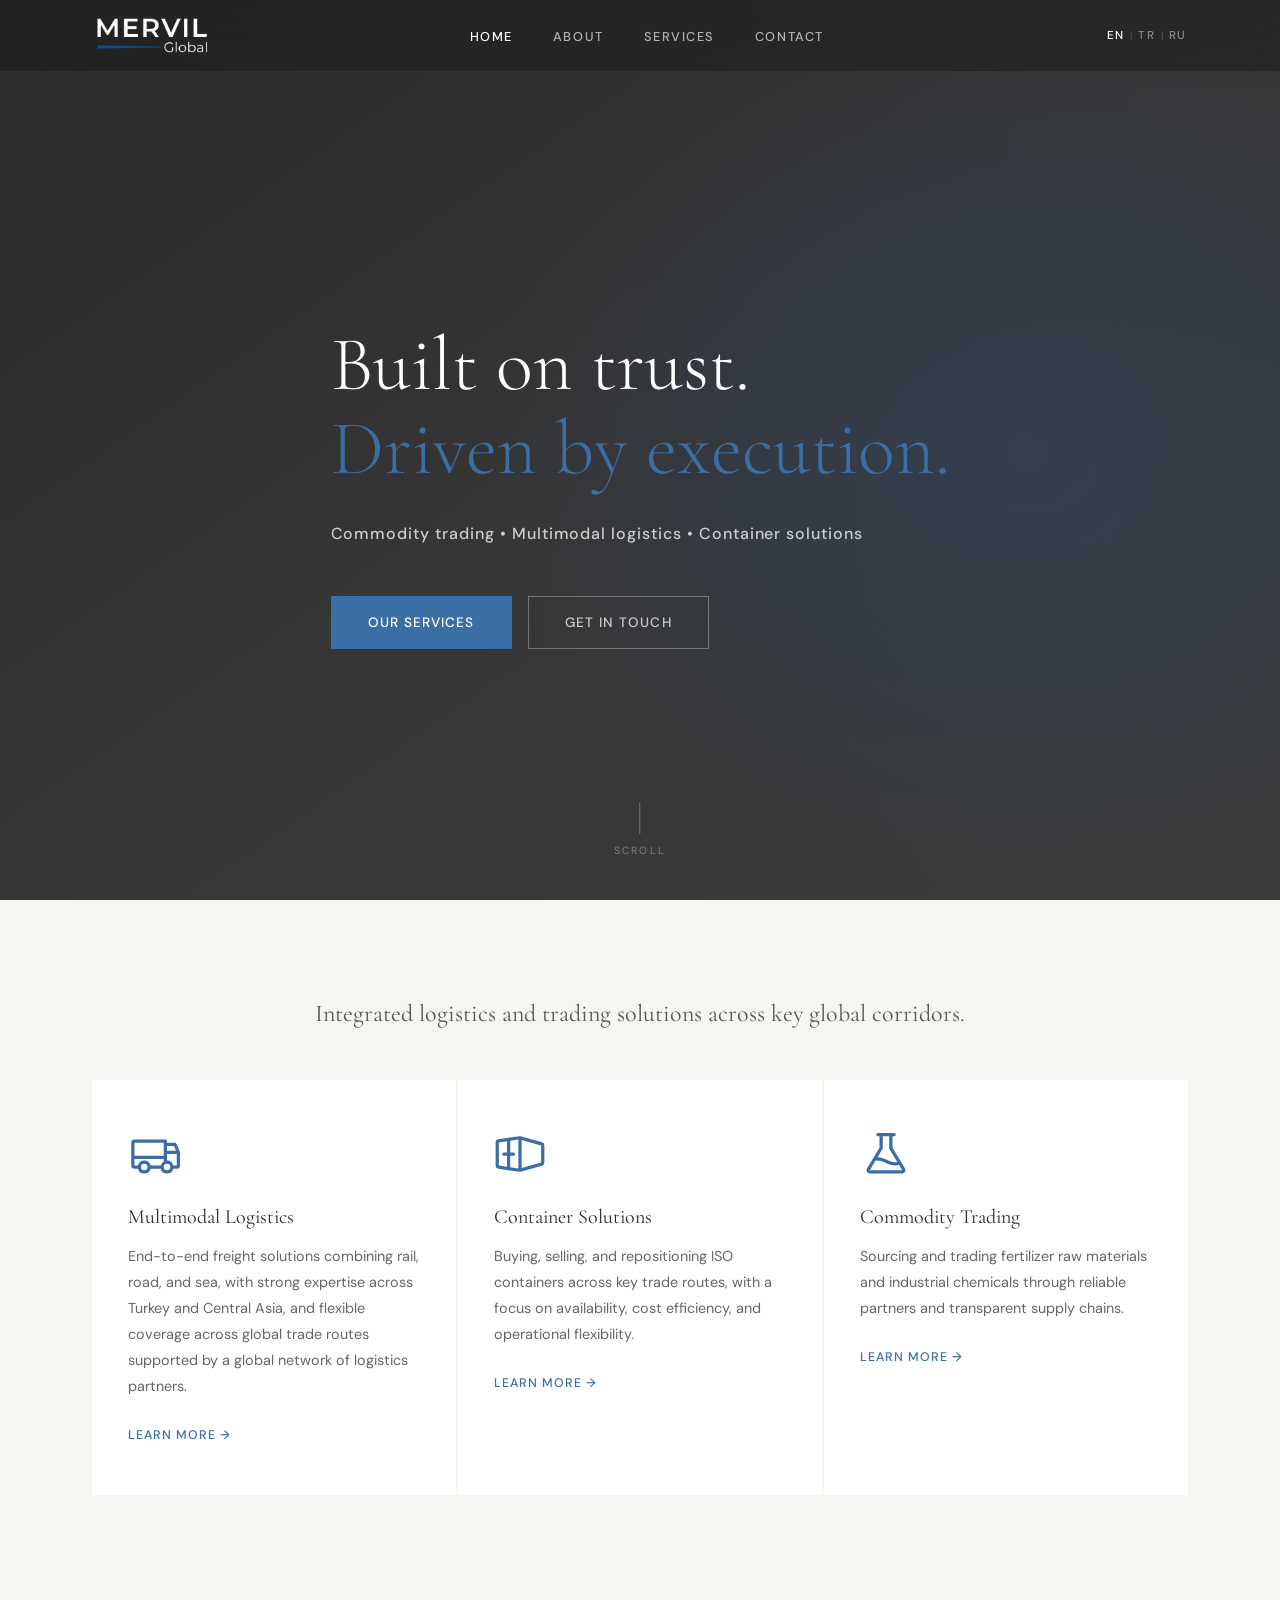
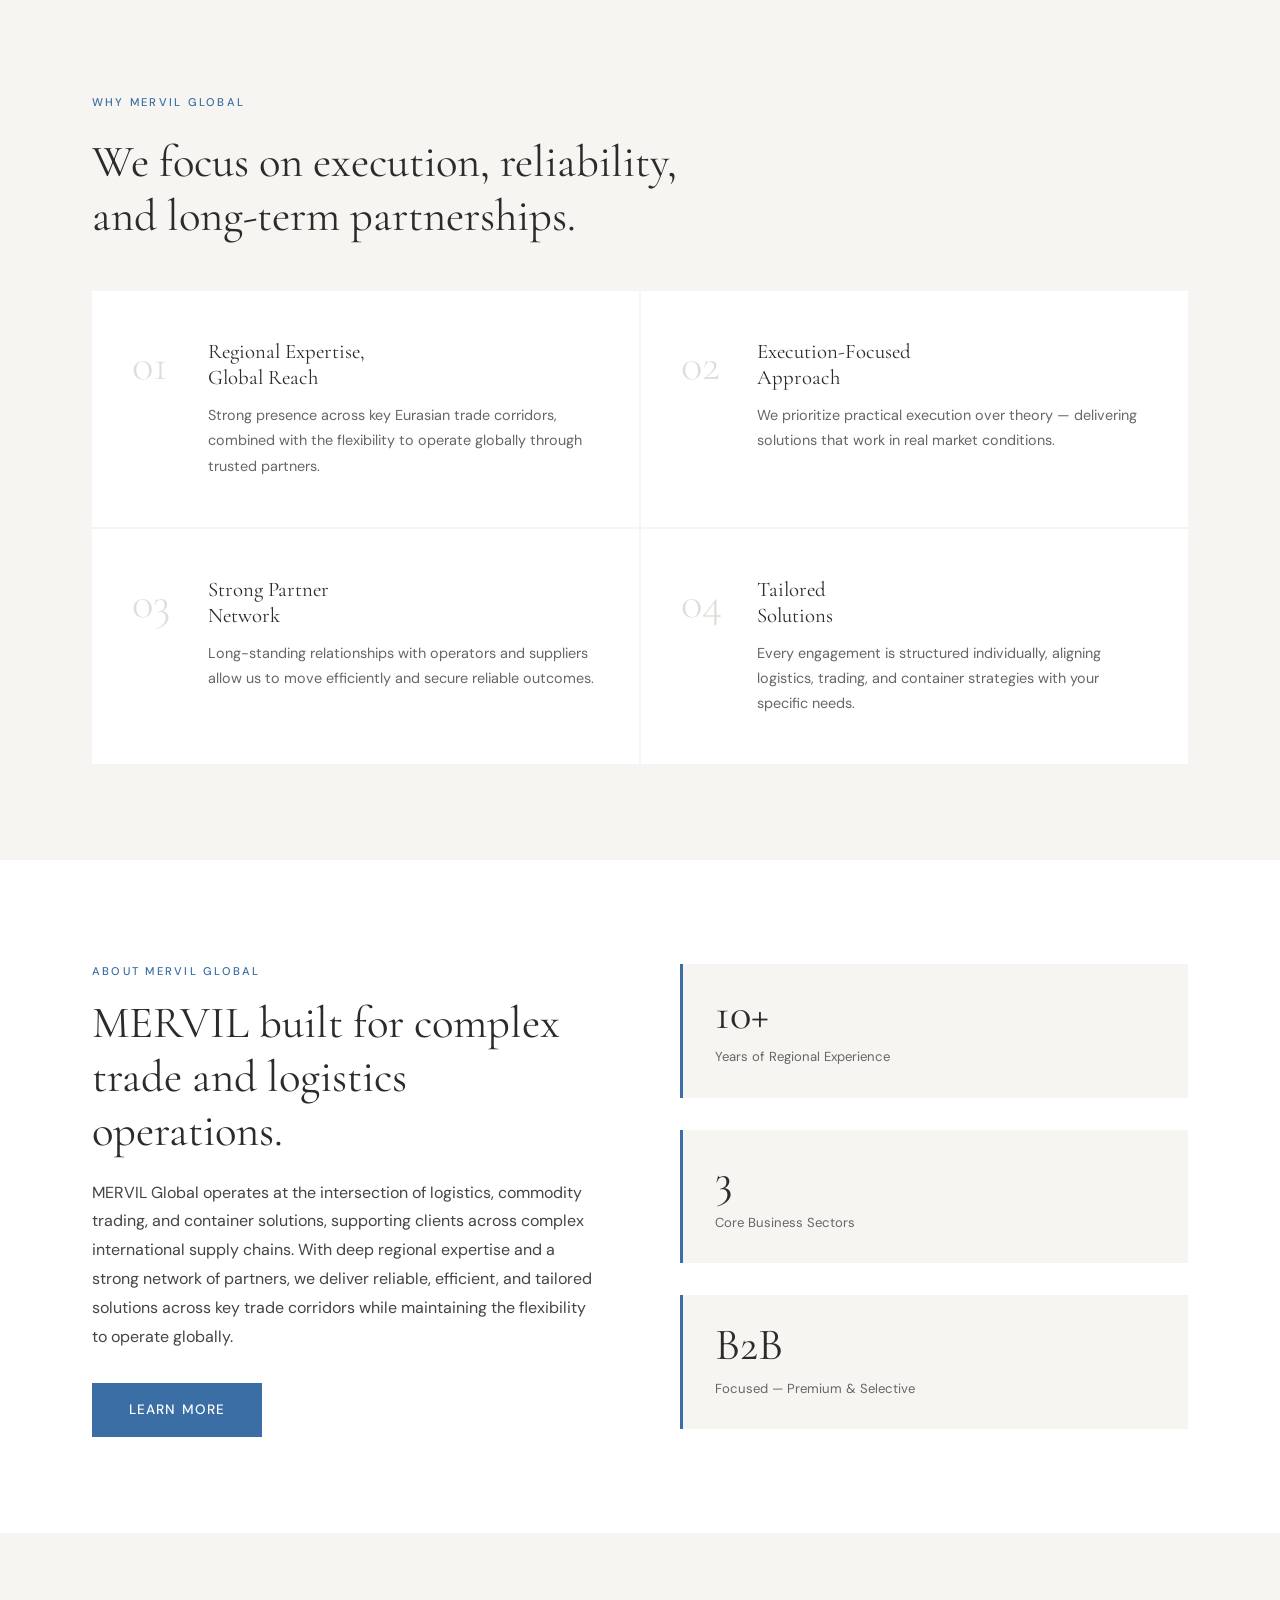
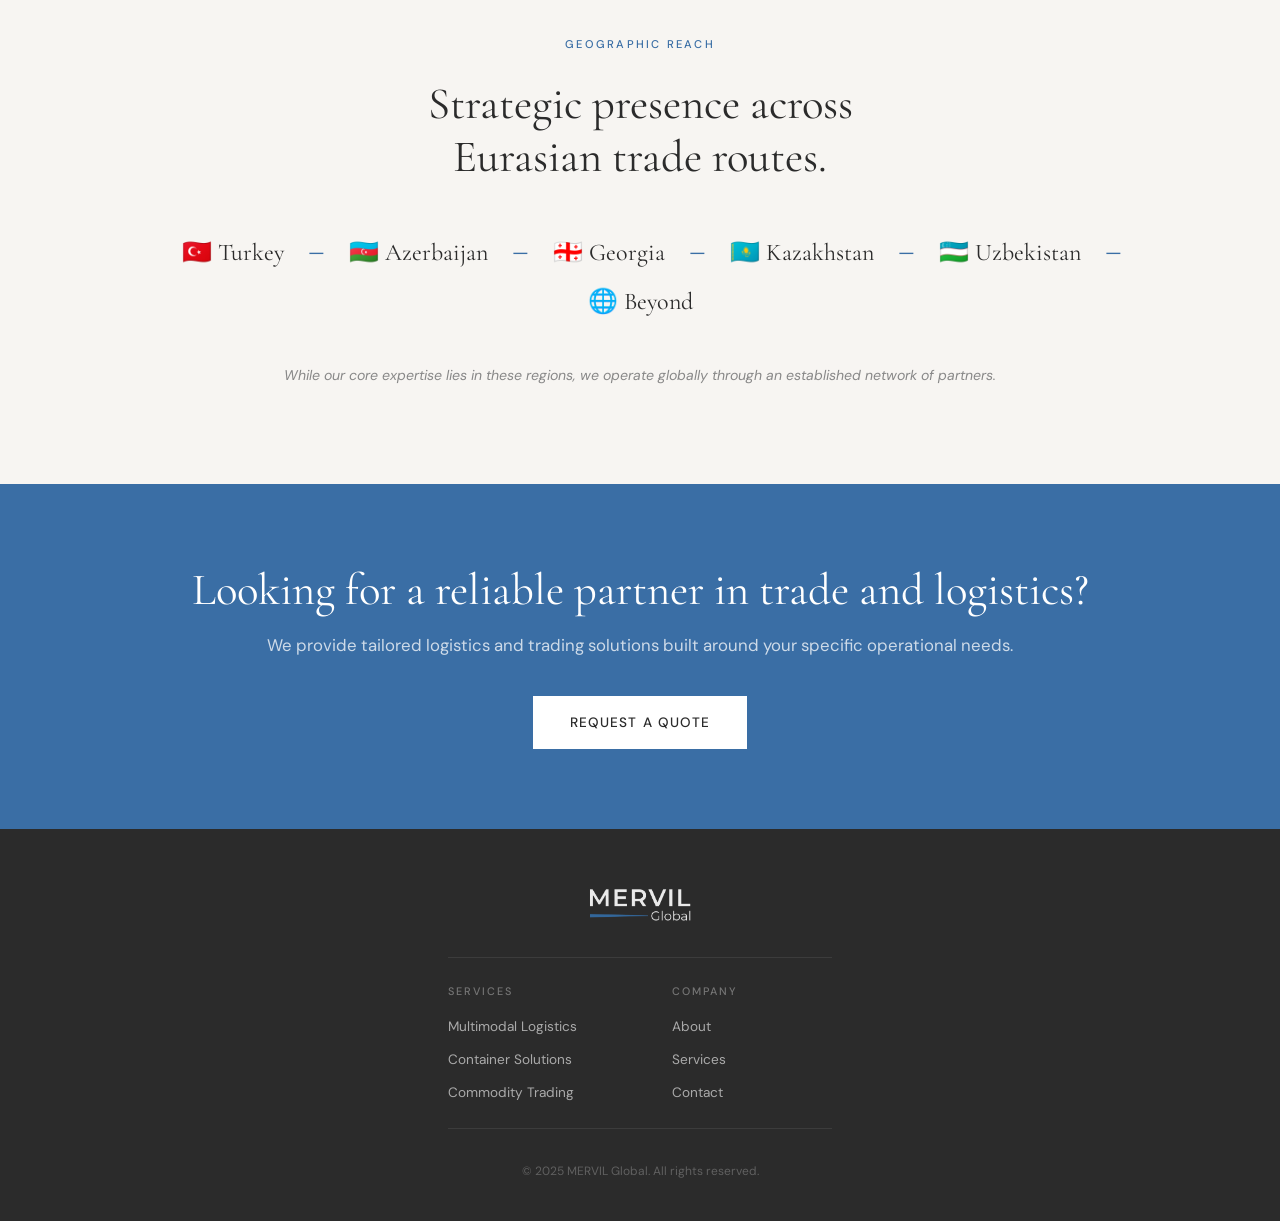
==== index.html @ b4ce5765 "Add files via upload" ====
<!DOCTYPE html>
<html lang="en">
<head>
  <meta charset="UTF-8" />
  <meta name="viewport" content="width=device-width, initial-scale=1.0" />
  <title>MERVIL Global</title>
  <link rel="stylesheet" href="style.css" />
  <link rel="icon" type="image/x-icon" href="favicon.ico" />
  <link rel="icon" type="image/png" sizes="32x32" href="favicon-32.png" />
  <link rel="icon" type="image/png" sizes="16x16" href="favicon-16.png" />
  <link rel="apple-touch-icon" sizes="512x512" href="favicon.png" />
  <link href="https://fonts.googleapis.com/css2?family=Cormorant+Garamond:wght@300;400;600&family=DM+Sans:wght@300;400;500&display=swap" rel="stylesheet" />
</head>
<body>

  <nav class="nav" id="nav">
    <div class="nav__inner">
      <a href="index.html" class="nav__logo"><img src="logo.png" alt="MERVIL Global" /></a>
      <button class="nav__burger" id="burger" aria-label="Menu">
        <span></span><span></span><span></span>
      </button>
      <ul class="nav__links" id="navLinks">
        <li><a href="index.html" class="active" data-i18n="nav_home">Home</a></li>
        <li><a href="about.html" data-i18n="nav_about">About</a></li>
        <li><a href="services.html" data-i18n="nav_services">Services</a></li>
        <li><a href="contact.html" data-i18n="nav_contact">Contact</a></li>
      </ul>
      <div class="lang-switcher">
        <button class="lang-btn active" data-lang="en">EN</button>
        <span class="lang-sep">|</span>
        <button class="lang-btn" data-lang="tr">TR</button>
        <span class="lang-sep">|</span>
        <button class="lang-btn" data-lang="ru">RU</button>
      </div>
    </div>
  </nav>

  <!-- 1. HERO -->
  <section class="hero">
    <div class="hero__bg"></div>
    <div class="hero__content">
      <h1 class="hero__title">
        <span data-i18n="hero_line1">Built on trust.</span><br>
        <em data-i18n="hero_line2">Driven by execution.</em>
      </h1>
      <p class="hero__sub" data-i18n="hero_sub">Commodity trading&nbsp;•&nbsp;Multimodal logistics&nbsp;•&nbsp;Container solutions</p>
      <div class="hero__cta">
        <a href="services.html" class="btn btn--primary" data-i18n="hero_btn1">Our Services</a>
        <a href="contact.html" class="btn btn--ghost" data-i18n="hero_btn2">Get in Touch</a>
      </div>
    </div>
    <div class="hero__scroll">Scroll</div>
  </section>

  <!-- 2. SERVICES -->
  <section class="pillars section">
    <div class="container">
      <div class="pillars__header">
        <p class="pillars__headline" data-i18n="svc_headline">Integrated logistics and trading solutions across key global corridors.</p>
      </div>
      <div class="pillars__grid">
        <a href="services.html#logistics" class="pillar">
          <div class="pillar__icon">
            <svg xmlns="http://www.w3.org/2000/svg" viewBox="0 0 256 256" fill="currentColor"><path d="M255.42,117l-14-35A15.93,15.93,0,0,0,226.58,72H192V64a8,8,0,0,0-8-8H32A16,16,0,0,0,16,72V184a16,16,0,0,0,16,16H49a32,32,0,0,0,62,0h50a32,32,0,0,0,62,0h17a16,16,0,0,0,16-16V120A7.94,7.94,0,0,0,255.42,117ZM192,88h34.58l9.6,24H192ZM32,72H176v64H32ZM80,208a16,16,0,1,1,16-16A16,16,0,0,1,80,208Zm81-24H111a32,32,0,0,0-62,0H32V152H176v12.31A32.11,32.11,0,0,0,161,184Zm31,24a16,16,0,1,1,16-16A16,16,0,0,1,192,208Zm48-24H223a32.06,32.06,0,0,0-31-24V128h48Z"/></svg>
          </div>
          <h3 data-i18n="s1_title">Multimodal Logistics</h3>
          <p data-i18n="s1_desc">End-to-end freight solutions combining rail, road, and sea, with strong expertise across Turkey and Central Asia, and flexible coverage across global trade routes supported by a global network of logistics partners.</p>
          <span class="pillar__link" data-i18n="learn_more">Learn more →</span>
        </a>
        <a href="services.html#containers" class="pillar">
          <div class="pillar__icon">
            <svg xmlns="http://www.w3.org/2000/svg" viewBox="0 0 256 256" fill="currentColor"><path d="M236.4,70.65,130.2,40.31a8,8,0,0,0-3.33-.23L21.74,55.1A16.08,16.08,0,0,0,8,70.94V185.06A16.08,16.08,0,0,0,21.74,200.9l105.13,15A8.47,8.47,0,0,0,128,216a7.85,7.85,0,0,0,2.2-.31l106.2-30.34A16.07,16.07,0,0,0,248,170V86A16.07,16.07,0,0,0,236.4,70.65ZM96,120H80V62.94l40-5.72V198.78l-40-5.72V136H96a8,8,0,0,0,0-16ZM24,70.94l40-5.72V120H48a8,8,0,0,0,0,16H64v54.78l-40-5.72ZM136,197.39V58.61L232,86V170Z"/></svg>
          </div>
          <h3 data-i18n="s2_title">Container Solutions</h3>
          <p data-i18n="s2_desc">Buying, selling, and repositioning ISO containers across key trade routes, with a focus on availability, cost efficiency, and operational flexibility.</p>
          <span class="pillar__link" data-i18n="learn_more">Learn more →</span>
        </a>
        <a href="services.html#commodities" class="pillar">
          <div class="pillar__icon">
            <svg xmlns="http://www.w3.org/2000/svg" viewBox="0 0 256 256" fill="currentColor"><path d="M221.69,199.77,160,96.92V40h8a8,8,0,0,0,0-16H88a8,8,0,0,0,0,16h8V96.92L34.31,199.77A16,16,0,0,0,48,224H208a16,16,0,0,0,13.72-24.23ZM110.86,103.25A7.93,7.93,0,0,0,112,99.14V40h32V99.14a7.93,7.93,0,0,0,1.14,4.11L183.36,167c-12,2.37-29.07,1.37-51.75-10.11-15.91-8.05-31.05-12.32-45.22-12.81ZM48,208l28.54-47.58c14.25-1.74,30.31,1.85,47.82,10.72,19,9.61,35,12.88,48,12.88a69.89,69.89,0,0,0,19.55-2.7L208,208Z"/></svg>
          </div>
          <h3 data-i18n="s3_title">Commodity Trading</h3>
          <p data-i18n="s3_desc">Sourcing and trading fertilizer raw materials and industrial chemicals through reliable partners and transparent supply chains.</p>
          <span class="pillar__link" data-i18n="learn_more">Learn more →</span>
        </a>
      </div>
    </div>
  </section>

  <!-- 3. WHY MERVIL -->
  <section class="why-home section">
    <div class="container">
      <div class="section-header">
        <span class="label" data-i18n="why_label">Why MERVIL Global</span>
        <h2 data-i18n="why_title">We focus on execution, reliability,<br>and long-term partnerships.</h2>
      </div>
      <div class="why-grid">
        <div class="why-card">
          <div class="why-card__num">01</div>
          <div class="why-card__body">
            <h3 data-i18n="w1_title">Regional Expertise,<br>Global Reach</h3>
            <p data-i18n="w1_desc">Strong presence across key Eurasian trade corridors, combined with the flexibility to operate globally through trusted partners.</p>
          </div>
        </div>
        <div class="why-card">
          <div class="why-card__num">02</div>
          <div class="why-card__body">
            <h3 data-i18n="w2_title">Execution-Focused<br>Approach</h3>
            <p data-i18n="w2_desc">We prioritize practical execution over theory — delivering solutions that work in real market conditions.</p>
          </div>
        </div>
        <div class="why-card">
          <div class="why-card__num">03</div>
          <div class="why-card__body">
            <h3 data-i18n="w3_title">Strong Partner<br>Network</h3>
            <p data-i18n="w3_desc">Long-standing relationships with operators and suppliers allow us to move efficiently and secure reliable outcomes.</p>
          </div>
        </div>
        <div class="why-card">
          <div class="why-card__num">04</div>
          <div class="why-card__body">
            <h3 data-i18n="w4_title">Tailored<br>Solutions</h3>
            <p data-i18n="w4_desc">Every engagement is structured individually, aligning logistics, trading, and container strategies with your specific needs.</p>
          </div>
        </div>
      </div>
    </div>
  </section>

  <!-- 4. ABOUT -->
  <section class="about-strip section">
    <div class="container about-strip__inner">
      <div class="about-strip__text">
        <span class="label" data-i18n="about_label">About MERVIL Global</span>
        <h2 data-i18n="about_title">MERVIL built for complex trade and logistics operations.</h2>
        <p data-i18n="about_desc">MERVIL Global operates at the intersection of logistics, commodity trading, and container solutions, supporting clients across complex international supply chains. With deep regional expertise and a strong network of partners, we deliver reliable, efficient, and tailored solutions across key trade corridors while maintaining the flexibility to operate globally.</p>
        <a href="about.html" class="btn btn--primary" data-i18n="about_btn">Learn More</a>
      </div>
      <div class="about-strip__stat-col">
        <div class="stat">
          <span class="stat__num">10+</span>
          <span class="stat__label" data-i18n="stat1_label">Years of Regional Experience</span>
        </div>
        <div class="stat">
          <span class="stat__num">3</span>
          <span class="stat__label" data-i18n="stat2_label">Core Business Sectors</span>
        </div>
        <div class="stat">
          <span class="stat__num">B2B</span>
          <span class="stat__label" data-i18n="stat3_label">Focused — Premium &amp; Selective</span>
        </div>
      </div>
    </div>
  </section>

  <!-- 5. GEOGRAPHIC -->
  <section class="regions section">
    <div class="container">
      <div class="section-header">
        <span class="label" data-i18n="geo_label">Geographic Reach</span>
        <h2 data-i18n="geo_title">Strategic presence across<br>Eurasian trade routes.</h2>
      </div>
      <div class="regions__list">
        <div class="region">🇹🇷 Turkey</div>
        <div class="region__sep">—</div>
        <div class="region">🇦🇿 Azerbaijan</div>
        <div class="region__sep">—</div>
        <div class="region">🇬🇪 Georgia</div>
        <div class="region__sep">—</div>
        <div class="region">🇰🇿 Kazakhstan</div>
        <div class="region__sep">—</div>
        <div class="region">🇺🇿 Uzbekistan</div>
        <div class="region__sep">—</div>
        <div class="region">🌐 Beyond</div>
      </div>
      <p class="regions__note" data-i18n="geo_note">While our core expertise lies in these regions, we operate globally through an established network of partners.</p>
    </div>
  </section>

  <!-- 6. CTA -->
  <section class="cta-banner">
    <div class="container">
      <h2 data-i18n="cta_title">Looking for a reliable partner in trade and logistics?</h2>
      <p data-i18n="cta_desc">We provide tailored logistics and trading solutions built around your specific operational needs.</p>
      <a href="contact.html" class="btn btn--white" data-i18n="cta_btn">Request a Quote</a>
    </div>
  </section>

  <footer class="footer">
    <div class="container footer__inner">
      <a href="index.html" class="footer__logo"><img src="logo.png" alt="MERVIL Global" /></a>
      <div class="footer__cols">
        <div class="footer__col">
          <span class="footer__col-title" data-i18n="footer_svc_title">Services</span>
          <a href="services.html#logistics" data-i18n="footer_s1">Multimodal Logistics</a>
          <a href="services.html#containers" data-i18n="footer_s2">Container Solutions</a>
          <a href="services.html#commodities" data-i18n="footer_s3">Commodity Trading</a>
        </div>
        <div class="footer__col">
          <span class="footer__col-title" data-i18n="footer_co_title">Company</span>
          <a href="about.html" data-i18n="footer_about">About</a>
          <a href="services.html" data-i18n="footer_services">Services</a>
          <a href="contact.html" data-i18n="footer_contact">Contact</a>
        </div>
      </div>
      <div class="footer__copy" data-i18n="footer_copy">© 2025 MERVIL Global. All rights reserved.</div>
    </div>
  </footer>

  <script src="i18n.js"></script>
  <script src="main.js"></script>
</body>
</html>
---- style.css ----
/* ================================================
   MERVIL GLOBAL — STYLESHEET
   Palette: Charcoal #2B2B2B · Blue #2156A0 · Off-white #F7F5F2
   Fonts: Cormorant Garamond (display) · DM Sans (body)
================================================ */

:root {
  --charcoal: #2B2B2B;
  --blue: #3A6EA5;
  --blue-light: #5a90c8;
  --off-white: #F7F5F2;
  --mid-grey: #888;
  --border: #e0ddd9;
  --font-display: 'Cormorant Garamond', serif;
  --font-body: 'DM Sans', sans-serif;
  --max-w: 1160px;
  --nav-h: 72px;
  --transition: 0.25s ease;
}

*, *::before, *::after { box-sizing: border-box; margin: 0; padding: 0; }

html { scroll-behavior: smooth; font-size: 16px; }

body {
  font-family: var(--font-body);
  color: var(--charcoal);
  background: #fff;
  line-height: 1.7;
  -webkit-font-smoothing: antialiased;
}

img { max-width: 100%; display: block; }
a { text-decoration: none; color: inherit; }

/* ── CONTAINER ── */
.container {
  max-width: var(--max-w);
  margin: 0 auto;
  padding: 0 32px;
}

/* ── TYPOGRAPHY ── */
h1, h2, h3, h4 {
  font-family: var(--font-display);
  font-weight: 400;
  line-height: 1.2;
  color: var(--charcoal);
}
h1 { font-size: clamp(2.6rem, 5vw, 4.2rem); }
h2 { font-size: clamp(2rem, 3.5vw, 3rem); }
h3 { font-size: 1.5rem; }
h4 { font-size: 1.2rem; }
em { font-style: normal; color: #3A6EA5; }

p { font-size: 1rem; color: #444; line-height: 1.8; }

.label {
  display: inline-block;
  font-family: var(--font-body);
  font-size: 0.7rem;
  font-weight: 500;
  letter-spacing: 0.2em;
  text-transform: uppercase;
  color: var(--blue);
  margin-bottom: 16px;
}

/* ── SECTIONS ── */
.section { padding: 96px 0; }
.section--dark {
  padding: 80px 0;
  background: var(--charcoal);
  color: #fff;
}

.section-header { margin-bottom: 48px; }
.section-header h2 { margin-top: 8px; }

.section-sub {
  max-width: 680px;
  font-size: 1.05rem;
  color: #555;
  margin-top: 16px;
  margin-bottom: 48px;
}

.section-divider {
  height: 1px;
  background: var(--border);
  max-width: var(--max-w);
  margin: 0 auto;
}

/* ── BUTTONS ── */
.btn {
  display: inline-block;
  padding: 14px 36px;
  font-family: var(--font-body);
  font-size: 0.85rem;
  font-weight: 500;
  letter-spacing: 0.08em;
  text-transform: uppercase;
  border: 1.5px solid transparent;
  transition: all var(--transition);
  cursor: pointer;
}
.btn--primary {
  background: #3A6EA5;
  color: #fff;
  border-color: #3A6EA5;
}
.btn--primary:hover {
  background: #2F5E9E;
  border-color: #2F5E9E;
}
.btn--ghost {
  background: transparent;
  color: rgba(255,255,255,0.75);
  border-color: rgba(255,255,255,0.3);
}
.btn--ghost:hover {
  border-color: rgba(255,255,255,0.7);
  color: #fff;
  background: rgba(255,255,255,0.06);
}
.btn--white {
  background: #fff;
  color: var(--charcoal);
  border-color: #fff;
}
.btn--white:hover {
  background: transparent;
  color: #fff;
  border-color: #fff;
}
.btn--full { width: 100%; text-align: center; }

/* ── NAVIGATION ── */
.nav {
  position: fixed;
  top: 0; left: 0; right: 0;
  z-index: 100;
  height: var(--nav-h);
  background: rgba(30, 30, 30, 0.6);
  border-bottom: 1px solid rgba(255,255,255,0.06);
  transition: background var(--transition), border-color var(--transition), box-shadow var(--transition);
  backdrop-filter: blur(16px);
  -webkit-backdrop-filter: blur(16px);
}
.nav.scrolled {
  background: rgba(27, 27, 27, 0.97);
  border-color: rgba(255,255,255,0.08);
  box-shadow: 0 4px 32px rgba(0,0,0,0.3);
}
.nav__inner {
  max-width: var(--max-w);
  margin: 0 auto;
  padding: 0 32px;
  height: 100%;
  display: flex;
  align-items: center;
  justify-content: space-between;
}
.nav__logo img {
  height: 44px;
  width: auto;
  object-fit: contain;
}
.nav__links {
  list-style: none;
  display: flex;
  gap: 40px;
}
.nav__links a {
  font-size: 0.8rem;
  font-weight: 500;
  letter-spacing: 0.12em;
  text-transform: uppercase;
  color: rgba(255,255,255,0.65);
  transition: color var(--transition);
}
.nav__links a:hover,
.nav__links a.active { color: #fff; }

.nav__burger {
  display: none;
  flex-direction: column;
  gap: 5px;
  background: none;
  border: none;
  cursor: pointer;
  padding: 4px;
}
.nav__burger span {
  display: block;
  width: 24px;
  height: 2px;
  background: rgba(255,255,255,0.8);
  transition: all var(--transition);
}

/* ── LANGUAGE SWITCHER ── */
.lang-switcher {
  display: flex;
  align-items: center;
  gap: 4px;
  margin-left: 24px;
}
.lang-btn {
  background: none;
  border: none;
  cursor: pointer;
  font-family: var(--font-body);
  font-size: 0.72rem;
  font-weight: 500;
  letter-spacing: 0.1em;
  color: rgba(255,255,255,0.45);
  padding: 4px 2px;
  transition: color var(--transition);
}
.lang-btn:hover { color: rgba(255,255,255,0.8); }
.lang-btn.active { color: #fff; }
.lang-sep {
  color: rgba(255,255,255,0.2);
  font-size: 0.65rem;
}

/* ── HERO ── */
.hero {
  min-height: 100vh;
  display: flex;
  align-items: center;
  position: relative;
  overflow: hidden;
  padding-top: var(--nav-h);
  background: #383838;
}
.hero__bg {
  position: absolute;
  inset: 0;
  background:
    radial-gradient(ellipse 60% 70% at 80% 50%, rgba(33,86,160,0.22) 0%, transparent 70%),
    linear-gradient(145deg, #2a2a2a 0%, #363636 50%, #3d3d3d 100%);
}
.hero__content {
  position: relative;
  z-index: 2;
  max-width: var(--max-w);
  margin: 0 auto;
  padding: 80px 32px;
  animation: fadeUp 0.9s ease both;
}
.hero__eyebrow {
  font-size: 0.72rem;
  font-weight: 500;
  letter-spacing: 0.25em;
  text-transform: uppercase;
  color: var(--blue-light);
  margin-bottom: 24px;
}
.hero__title {
  font-size: clamp(3rem, 6vw, 5.5rem);
  color: #fff;
  font-weight: 300;
  line-height: 1.1;
  margin-bottom: 28px;
}
.hero__sub {
  font-size: 1rem;
  color: rgba(255,255,255,0.75);
  font-weight: 500;
  max-width: 560px;
  line-height: 1.8;
  margin-bottom: 48px;
  letter-spacing: 0.06em;
}
.hero__cta { display: flex; gap: 16px; flex-wrap: wrap; }

.hero__scroll {
  position: absolute;
  bottom: 40px;
  left: 50%;
  transform: translateX(-50%);
  font-size: 0.65rem;
  letter-spacing: 0.2em;
  text-transform: uppercase;
  color: rgba(255,255,255,0.35);
  z-index: 2;
  animation: scrollBounce 2s ease-in-out infinite;
}
.hero__scroll::before {
  content: '';
  display: block;
  width: 1px;
  height: 32px;
  background: rgba(255,255,255,0.3);
  margin: 0 auto 8px;
}

.pillars__header {
  text-align: center;
  margin-bottom: 48px;
}
.pillars__headline {
  font-family: var(--font-display);
  font-size: clamp(1.15rem, 2vw, 1.5rem);
  color: #555;
  font-weight: 400;
  max-width: 680px;
  margin: 0 auto;
  line-height: 1.5;
}

/* ── MOTHER'S DAY ── */
.mothers-day {
  background: #fff;
  padding: 48px 0;
  text-align: center;
  border-bottom: 1px solid var(--border);
}
.mothers-day__msg {
  font-family: var(--font-display);
  font-size: clamp(1.3rem, 3vw, 2rem);
  color: var(--charcoal);
  font-weight: 400;
  font-style: italic;
  letter-spacing: 0.02em;
  line-height: 1.6;
}

/* ── PILLARS ── */
.pillars { background: var(--off-white); }
.pillars__grid {
  display: grid;
  grid-template-columns: repeat(3, 1fr);
  gap: 2px;
}
.pillar {
  background: #fff;
  padding: 48px 36px;
  display: block;
  transition: box-shadow var(--transition);
  position: relative;
}
.pillar::after {
  content: '';
  position: absolute;
  bottom: 0; left: 0;
  width: 0; height: 3px;
  background: var(--blue);
  transition: width 0.3s ease;
}
.pillar:hover::after { width: 100%; }
.pillar:hover { box-shadow: 0 8px 40px rgba(0,0,0,0.08); z-index: 1; }
.pillar__icon {
  width: 52px; height: 52px;
  color: var(--blue);
  margin-bottom: 24px;
}
.pillar__icon svg { width: 100%; height: 100%; }
.pillar h3 {
  font-size: 1.25rem;
  margin-bottom: 14px;
  line-height: 1.3;
}
.pillar p {
  font-size: 0.9rem;
  color: #666;
  margin-bottom: 20px;
}
.pillar__link {
  font-size: 0.78rem;
  font-weight: 500;
  letter-spacing: 0.08em;
  text-transform: uppercase;
  color: var(--blue);
}

/* ── ABOUT STRIP ── */
.about-strip { background: #fff; }
.about-strip__inner {
  display: grid;
  grid-template-columns: 1fr 1fr;
  gap: 80px;
  align-items: center;
}
.about-strip__text h2 { margin-bottom: 20px; }
.about-strip__text p { margin-bottom: 32px; }
.about-strip__stat-col { display: flex; flex-direction: column; gap: 32px; }
.stat {
  padding: 28px 32px;
  border-left: 3px solid var(--blue);
  background: var(--off-white);
}
.stat__num {
  display: block;
  font-family: var(--font-display);
  font-size: 2.8rem;
  font-weight: 400;
  color: var(--charcoal);
  line-height: 1;
  margin-bottom: 6px;
}
.stat__label {
  font-size: 0.82rem;
  color: #666;
  font-weight: 400;
}

/* ── REGIONS ── */
.regions { background: var(--off-white); text-align: center; }
.regions__list {
  display: flex;
  flex-wrap: wrap;
  align-items: center;
  justify-content: center;
  gap: 8px 0;
  margin-top: 40px;
}
.region {
  font-family: var(--font-display);
  font-size: 1.5rem;
  font-weight: 400;
  padding: 0 24px;
}
.region__sep { color: var(--blue); font-size: 1.2rem; }

.regions__note {
  margin-top: 40px;
  text-align: center;
  font-size: 0.88rem;
  color: #888;
  font-style: italic;
}

.why-home { background: var(--off-white); }
.why-home .why-grid { margin-top: 0; }

/* ── CTA BANNER ── */
.cta-banner {
  background: var(--blue);
  padding: 80px 0;
  text-align: center;
}
.cta-banner h2 {
  color: #fff;
  font-size: clamp(1.8rem, 3.5vw, 2.8rem);
  margin-bottom: 12px;
}
.cta-banner p {
  color: rgba(255,255,255,0.75);
  font-size: 1.05rem;
  margin-bottom: 36px;
}

/* ── FOOTER ── */
.footer {
  background: var(--charcoal);
  padding: 56px 0 40px;
}
.footer__inner {
  display: flex;
  flex-direction: column;
  align-items: center;
  gap: 24px;
  text-align: center;
}
.footer__logo img {
  height: 40px;
  width: auto;
  object-fit: contain;
  mix-blend-mode: screen;
  opacity: 0.9;
}
.footer__tagline {
  font-size: 0.72rem;
  letter-spacing: 0.2em;
  text-transform: uppercase;
  color: rgba(255,255,255,0.35);
}
.footer__cols {
  display: flex;
  gap: 64px;
  margin: 8px 0;
  border-top: 1px solid rgba(255,255,255,0.08);
  border-bottom: 1px solid rgba(255,255,255,0.08);
  padding: 24px 0;
}
.footer__col {
  display: flex;
  flex-direction: column;
  gap: 10px;
  text-align: left;
  min-width: 160px;
}
.footer__col-title {
  font-size: 0.68rem;
  font-weight: 500;
  letter-spacing: 0.18em;
  text-transform: uppercase;
  color: rgba(255,255,255,0.35);
  margin-bottom: 4px;
}
.footer__col a {
  font-size: 0.85rem;
  color: rgba(255,255,255,0.6);
  transition: color var(--transition);
}
.footer__col a:hover { color: #fff; }
.footer__copy {
  font-size: 0.75rem;
  color: rgba(255,255,255,0.25);
}

/* ── WHY US ── */
.why-intro { background: #fff; }
.why-intro__inner { max-width: 760px; }
.why-intro__text {
  font-family: var(--font-display);
  font-size: clamp(1.15rem, 2vw, 1.5rem);
  color: #444;
  font-weight: 400;
  line-height: 1.7;
}
.why-blocks { background: var(--off-white); padding: 0; }
.why-grid {
  display: grid;
  grid-template-columns: repeat(2, 1fr);
  gap: 2px;
}
.why-card {
  background: #fff;
  padding: 48px 40px;
  display: flex;
  gap: 28px;
  align-items: flex-start;
  transition: box-shadow var(--transition);
  position: relative;
}
.why-card::after {
  content: '';
  position: absolute;
  bottom: 0; left: 0;
  width: 0; height: 3px;
  background: var(--blue);
  transition: width 0.3s ease;
}
.why-card:hover::after { width: 100%; }
.why-card:hover { box-shadow: 0 8px 40px rgba(0,0,0,0.07); z-index: 1; }
.why-card__num {
  font-family: var(--font-display);
  font-size: 2.8rem;
  font-weight: 300;
  color: var(--border);
  line-height: 1;
  min-width: 48px;
  padding-top: 4px;
}
.why-card__body h3 {
  font-size: 1.3rem;
  margin-bottom: 12px;
  line-height: 1.25;
}
.why-card__body p {
  font-size: 0.9rem;
  color: #666;
  line-height: 1.75;
}

.geo-global {
  margin-top: 32px;
  padding: 20px 28px;
  background: var(--charcoal);
  color: rgba(255,255,255,0.75);
  font-size: 0.92rem;
  font-style: italic;
  border-left: 3px solid var(--blue);
  line-height: 1.7;
}

/* ── PAGE HERO (inner pages) ── */
.page-hero {
  padding: calc(var(--nav-h) + 80px) 0 80px;
  background: var(--charcoal);
}
.page-hero .label { color: var(--blue-light); }
.page-hero h1 { color: #fff; font-weight: 300; }

/* ── STORY ── */
.story__inner {
  display: grid;
  grid-template-columns: 1fr 1fr;
  gap: 72px;
  align-items: start;
}
.story__text h2 { margin-bottom: 24px; }
.story__text p { margin-bottom: 20px; }
.story__values {
  display: grid;
  grid-template-columns: 1fr 1fr;
  gap: 20px;
}
.value-card {
  padding: 28px 24px;
  background: var(--off-white);
  border-top: 3px solid var(--blue);
}
.value-card h4 {
  margin-bottom: 10px;
  font-family: var(--font-display);
  font-size: 1.25rem;
  font-weight: 600;
  color: var(--charcoal);
  letter-spacing: 0.01em;
}
.value-card p { font-size: 0.88rem; color: #666; }

/* ── PHILOSOPHY ── */
.philosophy__inner { max-width: 800px; margin: 0 auto; text-align: center; }
.philosophy__quote {
  font-family: var(--font-display);
  font-size: clamp(1.4rem, 2.5vw, 2rem);
  font-weight: 300;
  font-style: italic;
  color: #fff;
  line-height: 1.6;
  margin-bottom: 24px;
}
.philosophy__inner cite {
  font-size: 0.82rem;
  letter-spacing: 0.1em;
  color: rgba(255,255,255,0.5);
  text-transform: uppercase;
}

/* ── GEO GRID ── */
.geo-grid {
  display: grid;
  grid-template-columns: repeat(3, 1fr);
  gap: 24px;
  margin-top: 32px;
}
.geo-item {
  padding: 32px 28px;
  background: var(--off-white);
  border-left: 3px solid var(--blue);
  font-size: 0.9rem;
  color: #555;
  line-height: 1.7;
}
.geo-item strong { display: block; color: var(--charcoal); font-size: 1rem; margin-bottom: 8px; }

/* ── SERVICES ── */
.service-block__inner {
  display: grid;
  grid-template-columns: 120px 1fr;
  gap: 60px;
  align-items: start;
}
.service-block__inner--alt { /* same layout */ }
.service-block__label {
  display: flex;
  flex-direction: column;
  align-items: center;
  gap: 16px;
  padding-top: 8px;
}
.svc-num {
  font-family: var(--font-display);
  font-size: 3.5rem;
  font-weight: 300;
  color: var(--border);
  line-height: 1;
}
.svc-divider {
  width: 1px;
  height: 60px;
  background: var(--blue);
}
.service-block__content .label { margin-bottom: 12px; }
.service-block__content h2 { margin-bottom: 20px; }
.service-block__content p { margin-bottom: 16px; }
.svc-list {
  list-style: none;
  margin-top: 24px;
  display: flex;
  flex-direction: column;
  gap: 10px;
}
.svc-list li {
  font-size: 0.9rem;
  color: #555;
  padding-left: 20px;
  position: relative;
}
.svc-list li::before {
  content: '→';
  position: absolute;
  left: 0;
  color: var(--blue);
  font-size: 0.8rem;
}

/* ── CONTACT ── */
.contact-section__inner {
  display: grid;
  grid-template-columns: 1fr 1fr;
  gap: 80px;
  align-items: start;
}
.contact-info h2 { margin-bottom: 20px; }
.contact-info > p { margin-bottom: 40px; }
.contact-details { display: flex; flex-direction: column; gap: 24px; margin-bottom: 40px; }
.contact-item { border-bottom: 1px solid var(--border); padding-bottom: 20px; }
.contact-item__label {
  display: block;
  font-size: 0.68rem;
  font-weight: 500;
  letter-spacing: 0.18em;
  text-transform: uppercase;
  color: var(--mid-grey);
  margin-bottom: 4px;
}
.contact-item__val {
  font-size: 0.95rem;
  color: var(--charcoal);
  transition: color var(--transition);
}
a.contact-item__val:hover { color: var(--blue); }
.contact-note {
  padding: 20px 24px;
  background: var(--off-white);
  border-left: 3px solid var(--blue);
}
.contact-note p { font-size: 0.85rem; color: #666; }

/* FORM */
.contact-form { display: flex; flex-direction: column; gap: 20px; }
.form-group { display: flex; flex-direction: column; gap: 6px; }
.form-group label {
  font-size: 0.72rem;
  font-weight: 500;
  letter-spacing: 0.12em;
  text-transform: uppercase;
  color: #666;
}
.form-group input,
.form-group textarea,
.form-group select {
  width: 100%;
  padding: 14px 16px;
  border: 1.5px solid var(--border);
  background: var(--off-white);
  font-family: var(--font-body);
  font-size: 0.95rem;
  color: var(--charcoal);
  outline: none;
  transition: border-color var(--transition);
  appearance: none;
}
.form-group input:focus,
.form-group textarea:focus,
.form-group select:focus { border-color: var(--blue); background: #fff; }
.form-group textarea { resize: vertical; min-height: 120px; }
.form-success {
  display: none;
  padding: 16px;
  background: #e8f5e9;
  color: #2e7d32;
  font-size: 0.9rem;
  border-left: 3px solid #2e7d32;
}
.form-success.visible { display: block; }

/* ── ANIMATIONS ── */
@keyframes fadeUp {
  from { opacity: 0; transform: translateY(30px); }
  to   { opacity: 1; transform: translateY(0); }
}
@keyframes scrollBounce {
  0%, 100% { transform: translateX(-50%) translateY(0); }
  50%       { transform: translateX(-50%) translateY(8px); }
}

/* ── RESPONSIVE ── */
@media (max-width: 900px) {
  .pillars__grid { grid-template-columns: 1fr; gap: 1px; }
  .about-strip__inner { grid-template-columns: 1fr; gap: 48px; }
  .story__inner { grid-template-columns: 1fr; gap: 48px; }
  .story__values { grid-template-columns: 1fr; }
  .geo-grid { grid-template-columns: 1fr; }
  .why-grid { grid-template-columns: 1fr; }
  .why-card { padding: 36px 28px; }
  .contact-section__inner { grid-template-columns: 1fr; gap: 48px; }
  .service-block__inner { grid-template-columns: 1fr; gap: 24px; }
  .service-block__label { flex-direction: row; }
  .svc-divider { width: 40px; height: 1px; }
  .regions__list { flex-direction: column; }
  .region__sep { transform: rotate(90deg); }
}

@media (max-width: 640px) {
  .nav__links { display: none; flex-direction: column; position: fixed; top: var(--nav-h); left: 0; right: 0; background: rgba(27,27,27,0.98); padding: 24px 32px; gap: 20px; border-bottom: 1px solid rgba(255,255,255,0.08); box-shadow: 0 8px 32px rgba(0,0,0,0.3); }
  .nav__links.open { display: flex; }
  .nav__burger { display: flex; }
  .hero__cta { flex-direction: column; }
  .footer__cols { flex-direction: column; gap: 24px; align-items: center; }
  .footer__col { text-align: center; min-width: unset; }
  .section { padding: 64px 0; }
}
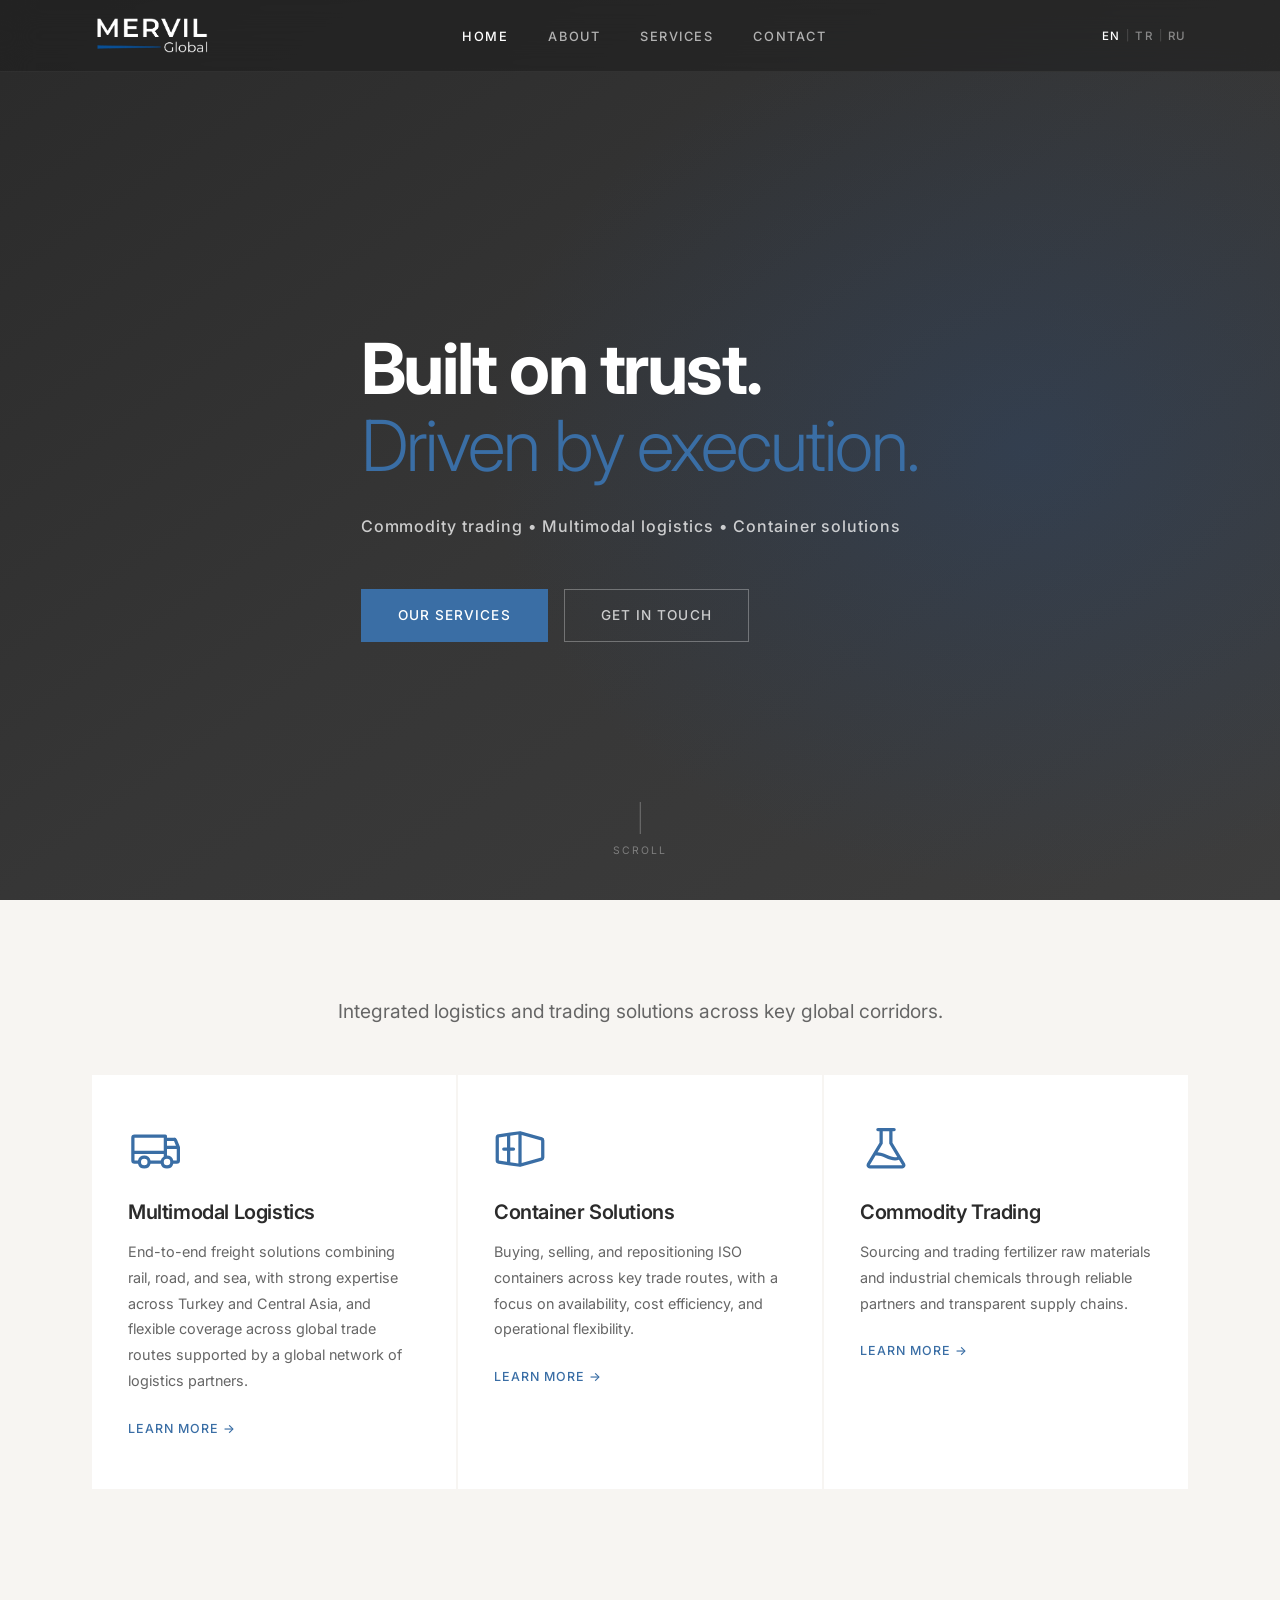
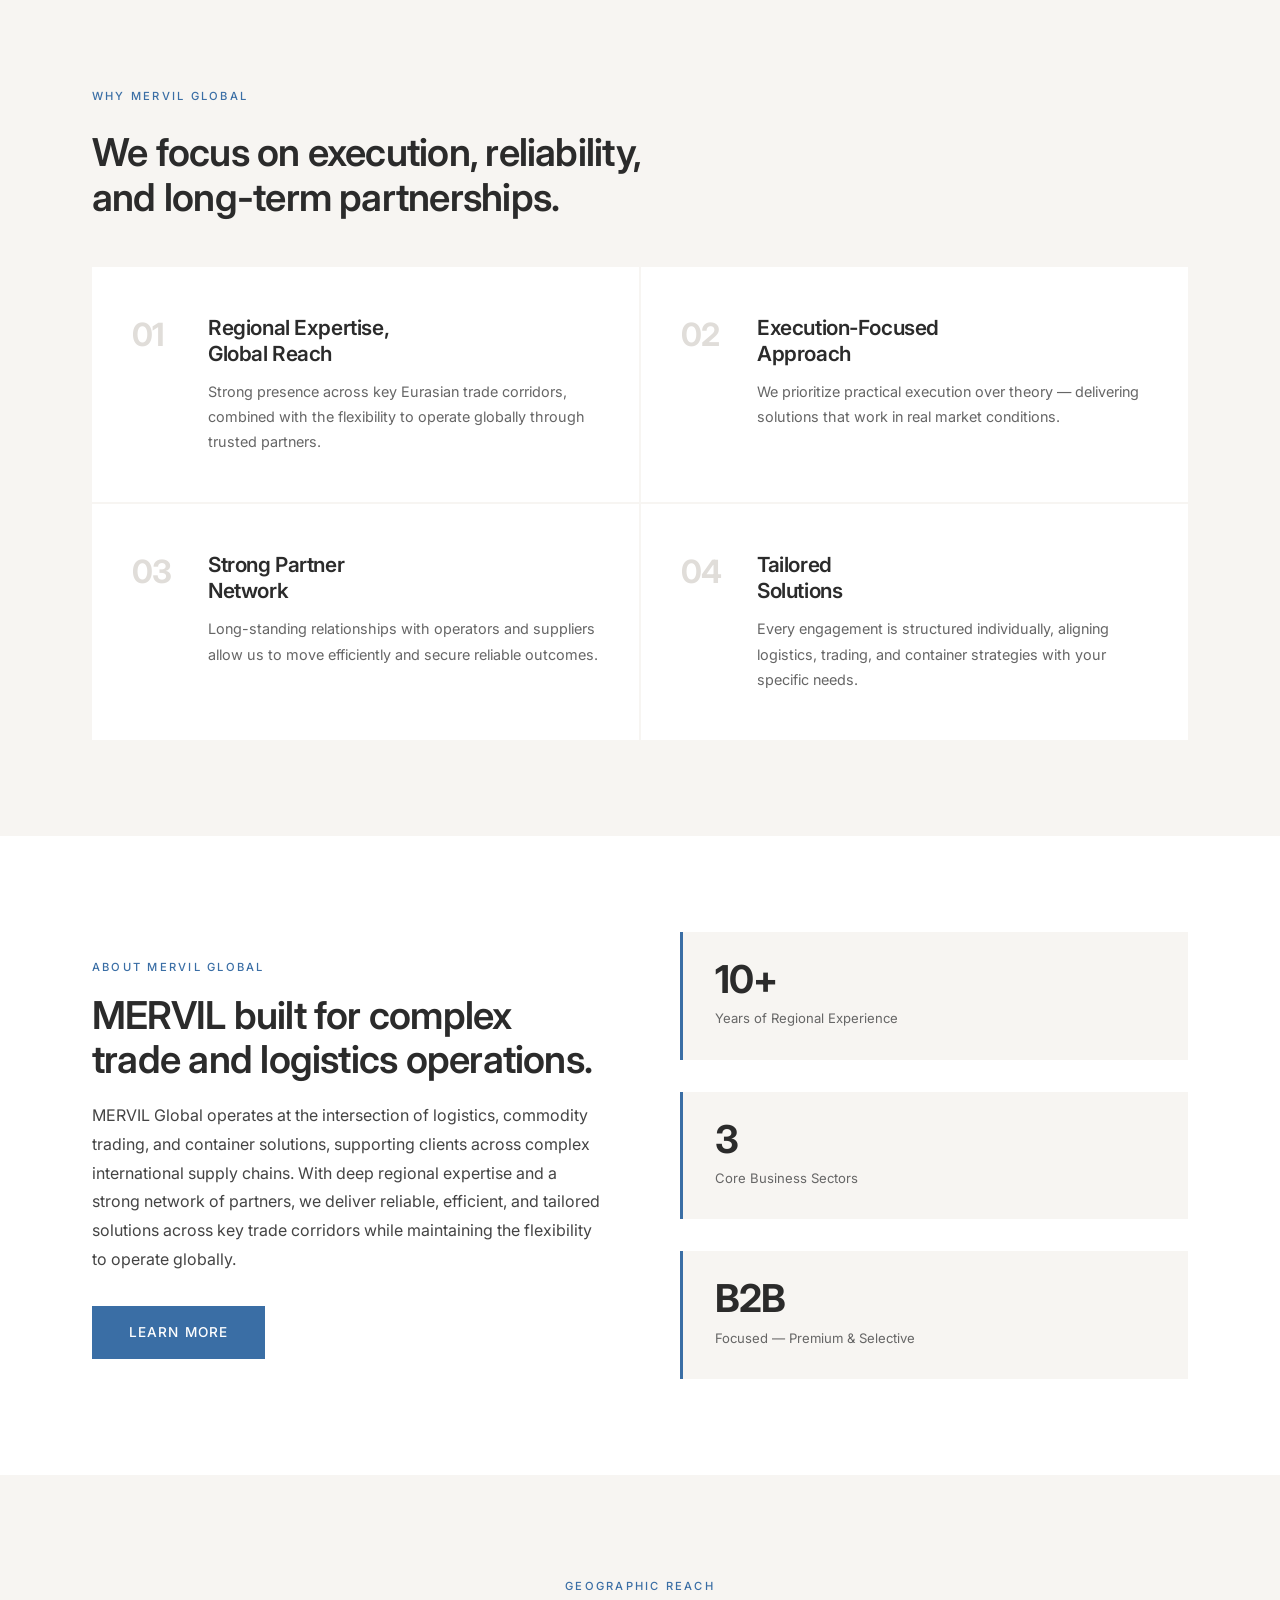
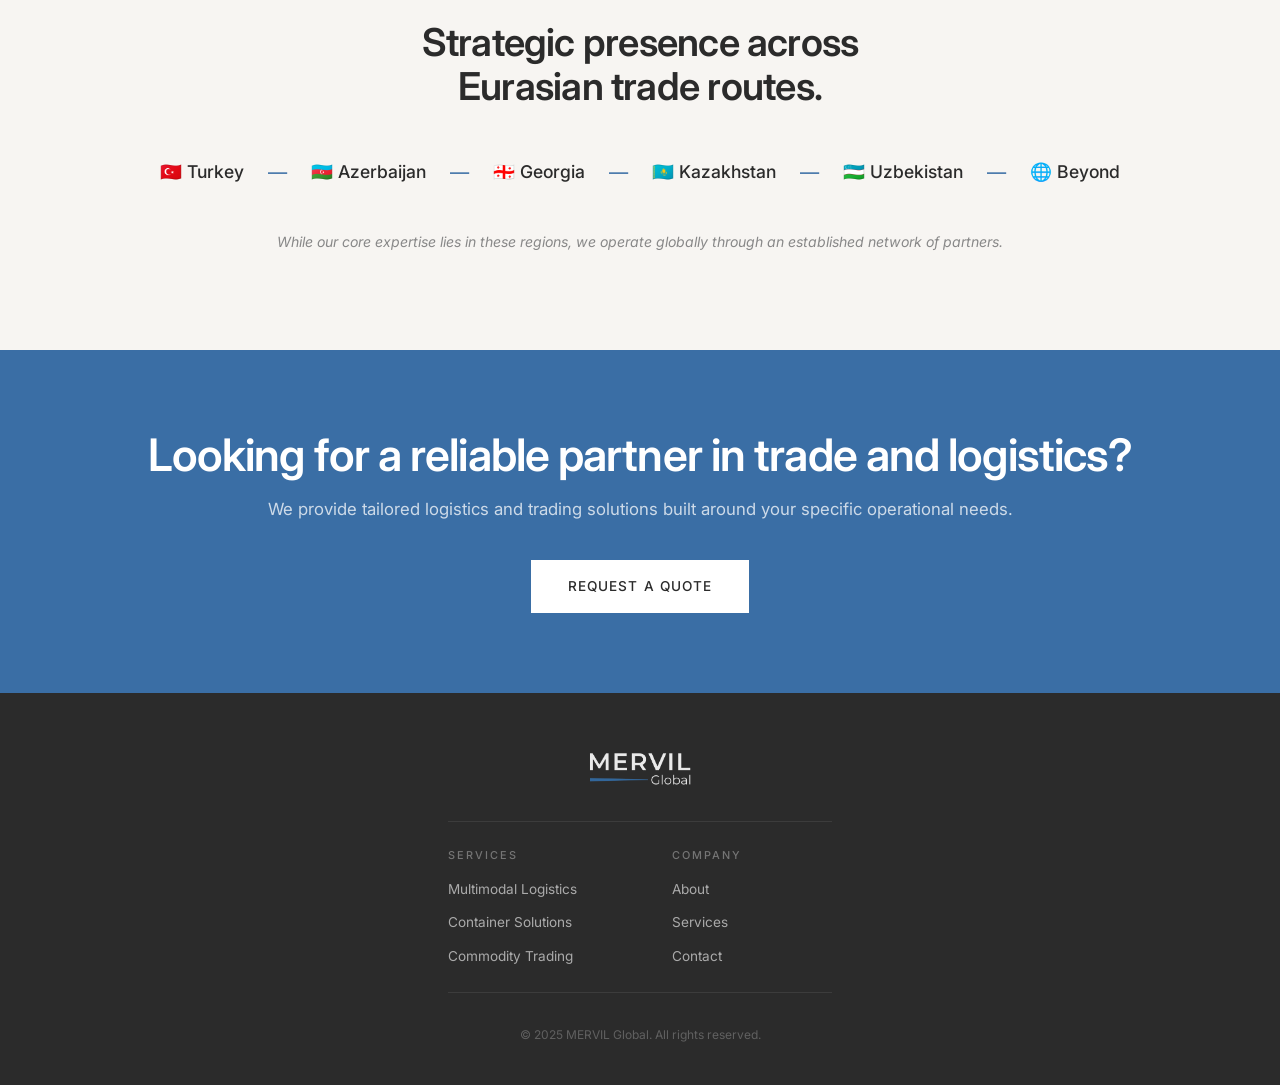
==== commit 566c0e8f: "Add files via upload" ====
--- a/index.html
+++ b/index.html
@@ -9,7 +9,7 @@
   <link rel="icon" type="image/png" sizes="32x32" href="favicon-32.png" />
   <link rel="icon" type="image/png" sizes="16x16" href="favicon-16.png" />
   <link rel="apple-touch-icon" sizes="512x512" href="favicon.png" />
-  <link href="https://fonts.googleapis.com/css2?family=Cormorant+Garamond:wght@300;400;600&family=DM+Sans:wght@300;400;500&display=swap" rel="stylesheet" />
+  <link href="https://fonts.googleapis.com/css2?family=Inter:wght@300;400;500;600;700&display=swap" rel="stylesheet" />
 </head>
 <body>
 
--- a/style.css
+++ b/style.css
@@ -11,8 +11,8 @@
   --off-white: #F7F5F2;
   --mid-grey: #888;
   --border: #e0ddd9;
-  --font-display: 'Cormorant Garamond', serif;
-  --font-body: 'DM Sans', sans-serif;
+  --font-display: 'Inter', sans-serif;
+  --font-body: 'Inter', sans-serif;
   --max-w: 1160px;
   --nav-h: 72px;
   --transition: 0.25s ease;
@@ -43,15 +43,16 @@
 /* ── TYPOGRAPHY ── */
 h1, h2, h3, h4 {
   font-family: var(--font-display);
-  font-weight: 400;
-  line-height: 1.2;
+  font-weight: 600;
+  line-height: 1.15;
   color: var(--charcoal);
-}
-h1 { font-size: clamp(2.6rem, 5vw, 4.2rem); }
-h2 { font-size: clamp(2rem, 3.5vw, 3rem); }
-h3 { font-size: 1.5rem; }
-h4 { font-size: 1.2rem; }
-em { font-style: normal; color: #3A6EA5; }
+  letter-spacing: -0.02em;
+}
+h1 { font-size: clamp(2.2rem, 4.5vw, 3.6rem); }
+h2 { font-size: clamp(1.6rem, 3vw, 2.4rem); }
+h3 { font-size: 1.2rem; }
+h4 { font-size: 1rem; }
+em { font-style: normal; color: #3A6EA5; font-weight: 300; }
 
 p { font-size: 1rem; color: #444; line-height: 1.8; }
 
@@ -260,10 +261,11 @@
   margin-bottom: 24px;
 }
 .hero__title {
-  font-size: clamp(3rem, 6vw, 5.5rem);
+  font-size: clamp(2.4rem, 5.5vw, 4.8rem);
   color: #fff;
-  font-weight: 300;
+  font-weight: 700;
   line-height: 1.1;
+  letter-spacing: -0.03em;
   margin-bottom: 28px;
 }
 .hero__sub {
@@ -303,13 +305,14 @@
   margin-bottom: 48px;
 }
 .pillars__headline {
-  font-family: var(--font-display);
-  font-size: clamp(1.15rem, 2vw, 1.5rem);
-  color: #555;
+  font-family: var(--font-body);
+  font-size: clamp(1rem, 1.8vw, 1.2rem);
+  color: #666;
   font-weight: 400;
   max-width: 680px;
   margin: 0 auto;
-  line-height: 1.5;
+  line-height: 1.6;
+  letter-spacing: 0;
 }
 
 /* ── MOTHER'S DAY ── */
@@ -396,11 +399,12 @@
 .stat__num {
   display: block;
   font-family: var(--font-display);
-  font-size: 2.8rem;
-  font-weight: 400;
+  font-size: 2.4rem;
+  font-weight: 700;
   color: var(--charcoal);
   line-height: 1;
   margin-bottom: 6px;
+  letter-spacing: -0.03em;
 }
 .stat__label {
   font-size: 0.82rem;
@@ -419,9 +423,9 @@
   margin-top: 40px;
 }
 .region {
-  font-family: var(--font-display);
-  font-size: 1.5rem;
-  font-weight: 400;
+  font-family: var(--font-body);
+  font-size: 1.1rem;
+  font-weight: 500;
   padding: 0 24px;
 }
 .region__sep { color: var(--blue); font-size: 1.2rem; }
@@ -517,11 +521,11 @@
 .why-intro { background: #fff; }
 .why-intro__inner { max-width: 760px; }
 .why-intro__text {
-  font-family: var(--font-display);
-  font-size: clamp(1.15rem, 2vw, 1.5rem);
+  font-family: var(--font-body);
+  font-size: clamp(1rem, 1.8vw, 1.2rem);
   color: #444;
   font-weight: 400;
-  line-height: 1.7;
+  line-height: 1.75;
 }
 .why-blocks { background: var(--off-white); padding: 0; }
 .why-grid {
@@ -550,12 +554,13 @@
 .why-card:hover { box-shadow: 0 8px 40px rgba(0,0,0,0.07); z-index: 1; }
 .why-card__num {
   font-family: var(--font-display);
-  font-size: 2.8rem;
-  font-weight: 300;
+  font-size: 2rem;
+  font-weight: 700;
   color: var(--border);
   line-height: 1;
   min-width: 48px;
   padding-top: 4px;
+  letter-spacing: -0.02em;
 }
 .why-card__body h3 {
   font-size: 1.3rem;
@@ -585,7 +590,7 @@
   background: var(--charcoal);
 }
 .page-hero .label { color: var(--blue-light); }
-.page-hero h1 { color: #fff; font-weight: 300; }
+.page-hero h1 { color: #fff; font-weight: 700; letter-spacing: -0.03em; }
 
 /* ── STORY ── */
 .story__inner {
@@ -609,10 +614,10 @@
 .value-card h4 {
   margin-bottom: 10px;
   font-family: var(--font-display);
-  font-size: 1.25rem;
+  font-size: 1rem;
   font-weight: 600;
   color: var(--charcoal);
-  letter-spacing: 0.01em;
+  letter-spacing: -0.01em;
 }
 .value-card p { font-size: 0.88rem; color: #666; }
 
@@ -620,11 +625,11 @@
 .philosophy__inner { max-width: 800px; margin: 0 auto; text-align: center; }
 .philosophy__quote {
   font-family: var(--font-display);
-  font-size: clamp(1.4rem, 2.5vw, 2rem);
+  font-size: clamp(1.1rem, 2vw, 1.5rem);
   font-weight: 300;
   font-style: italic;
   color: #fff;
-  line-height: 1.6;
+  line-height: 1.7;
   margin-bottom: 24px;
 }
 .philosophy__inner cite {
@@ -668,10 +673,11 @@
 }
 .svc-num {
   font-family: var(--font-display);
-  font-size: 3.5rem;
-  font-weight: 300;
+  font-size: 2.5rem;
+  font-weight: 700;
   color: var(--border);
   line-height: 1;
+  letter-spacing: -0.03em;
 }
 .svc-divider {
   width: 1px;
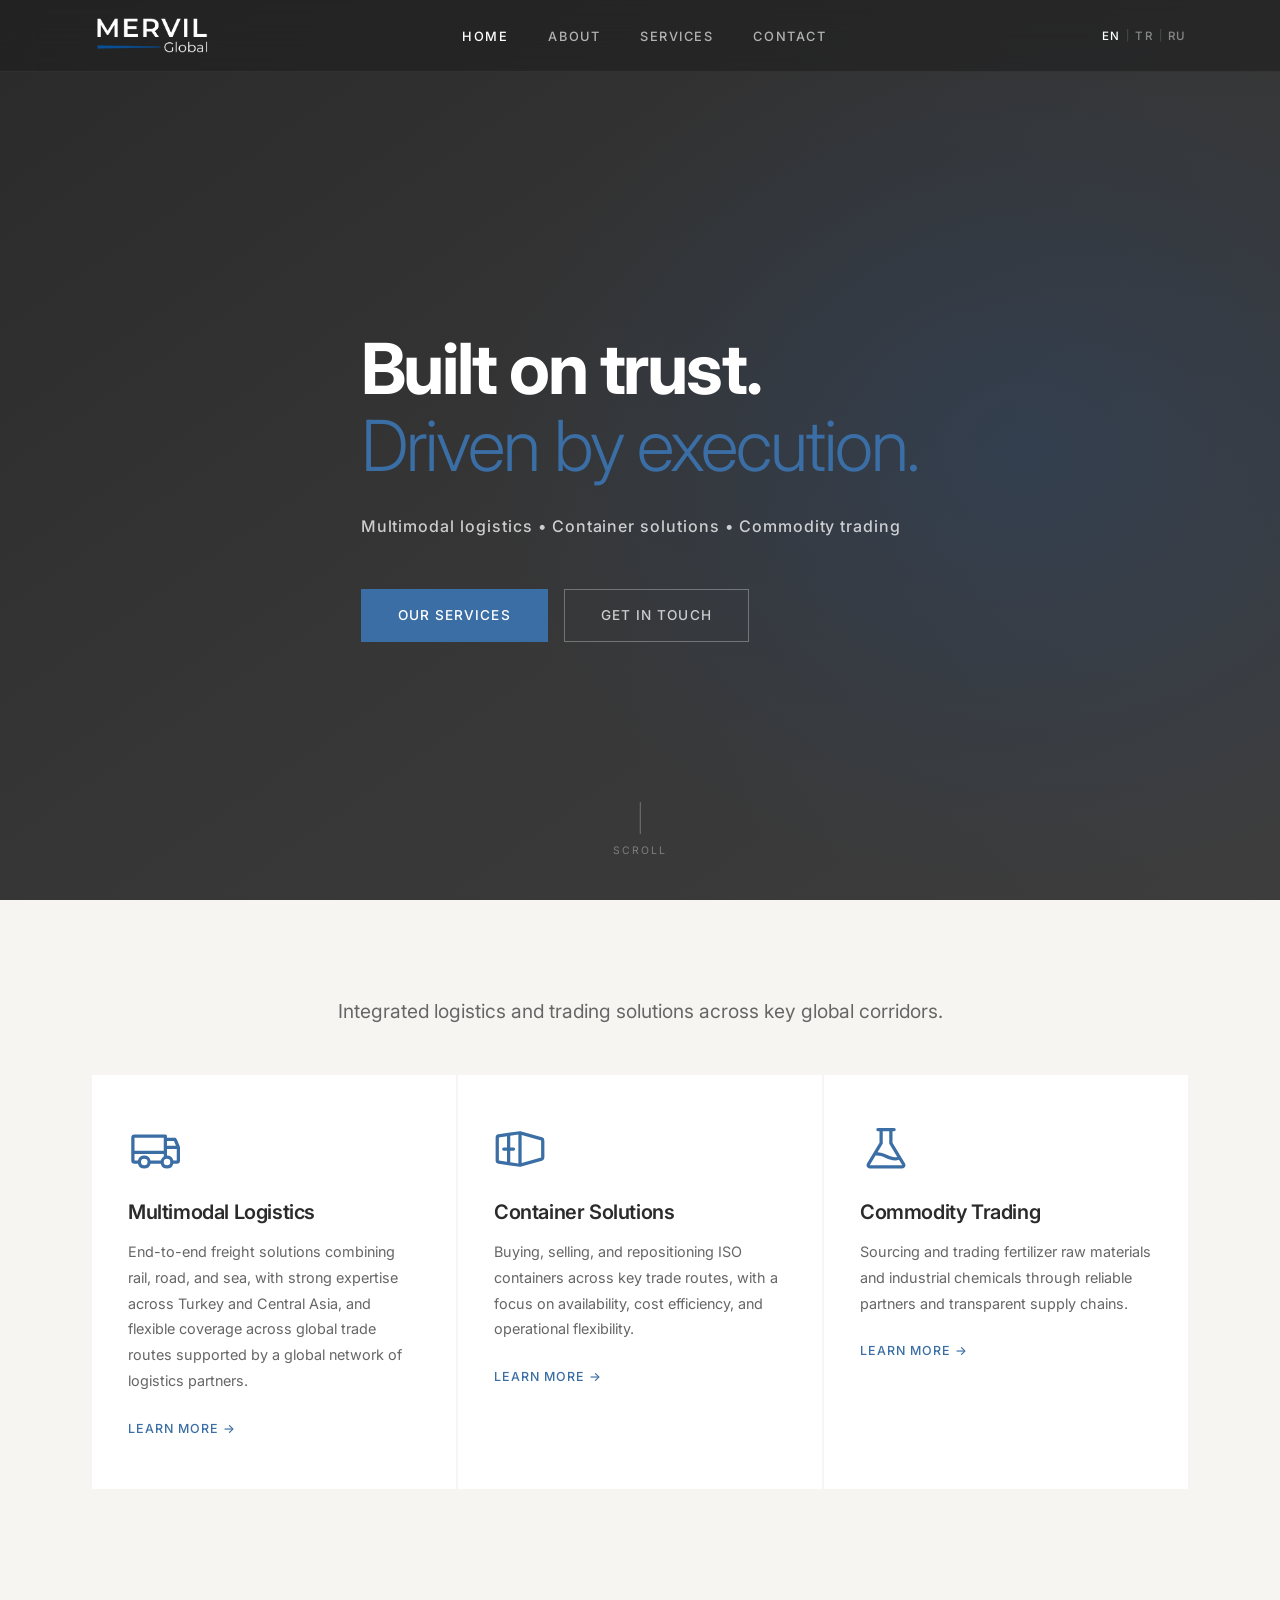
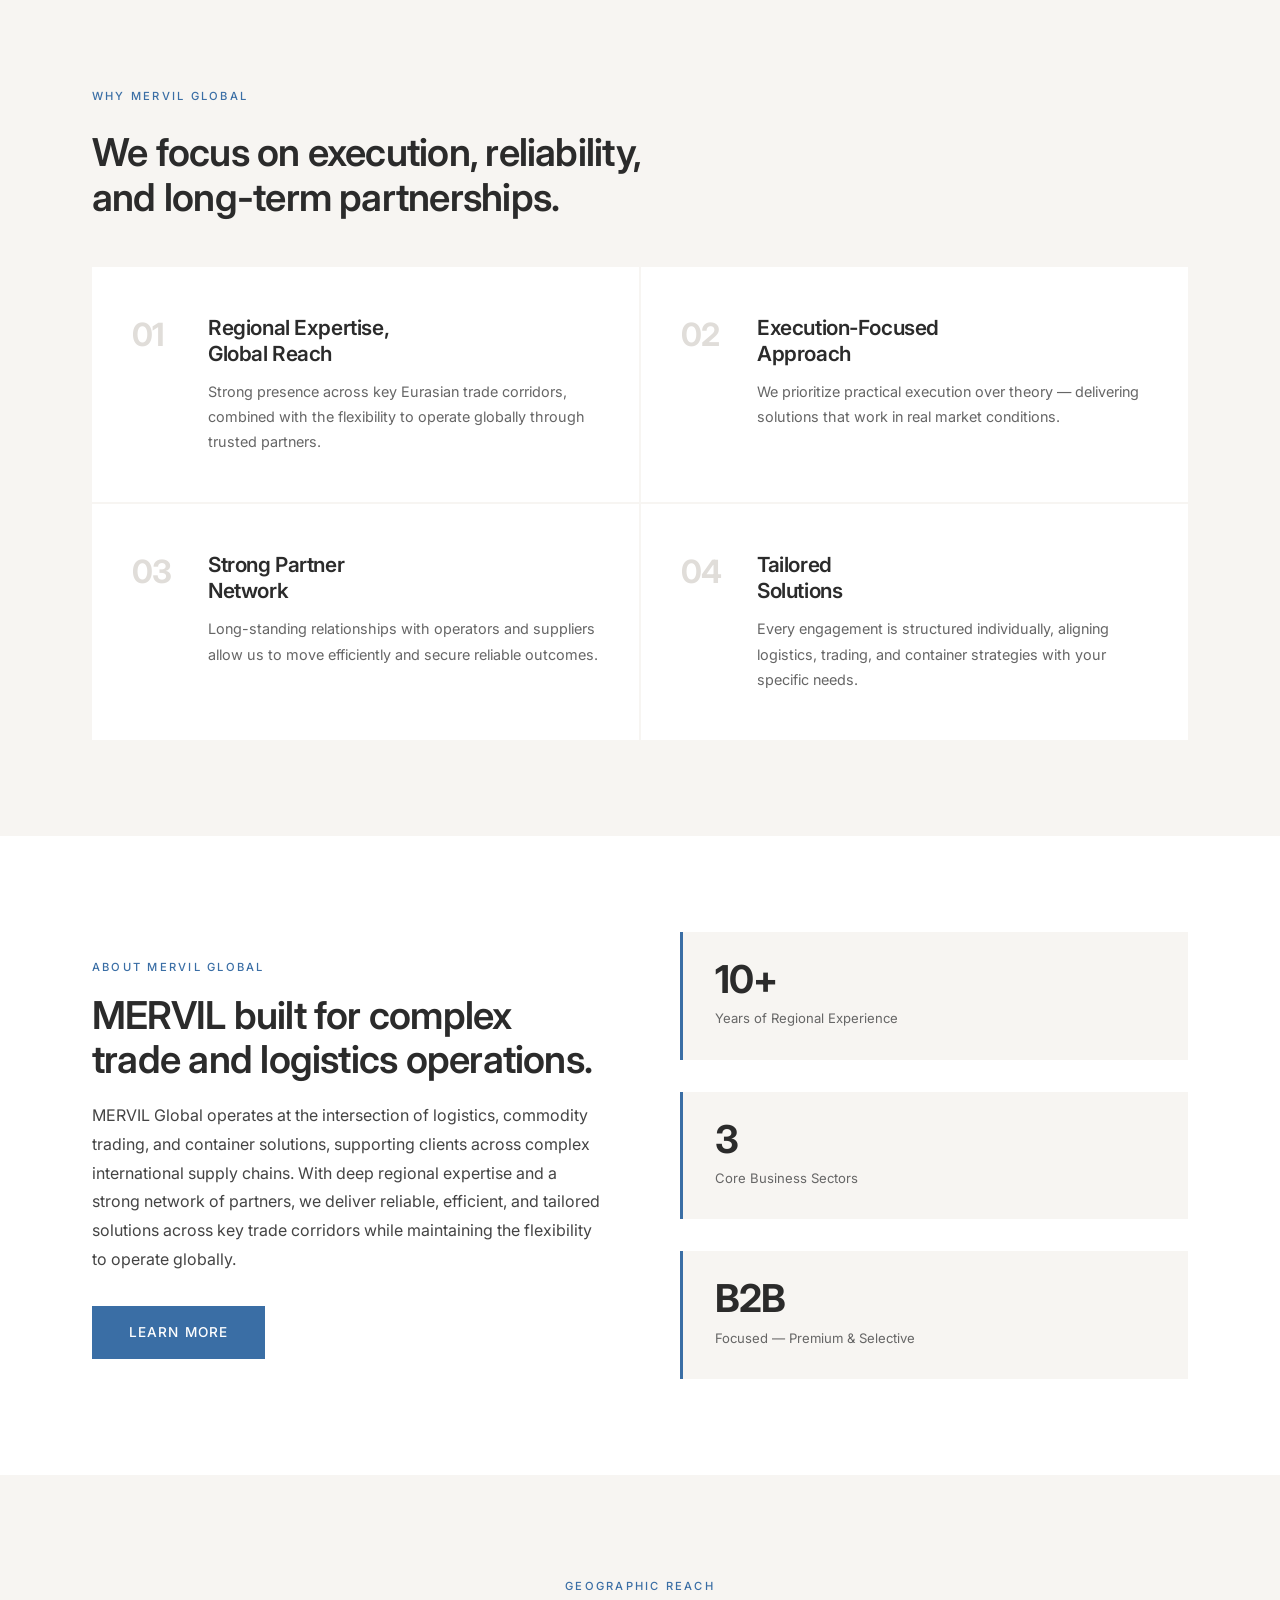
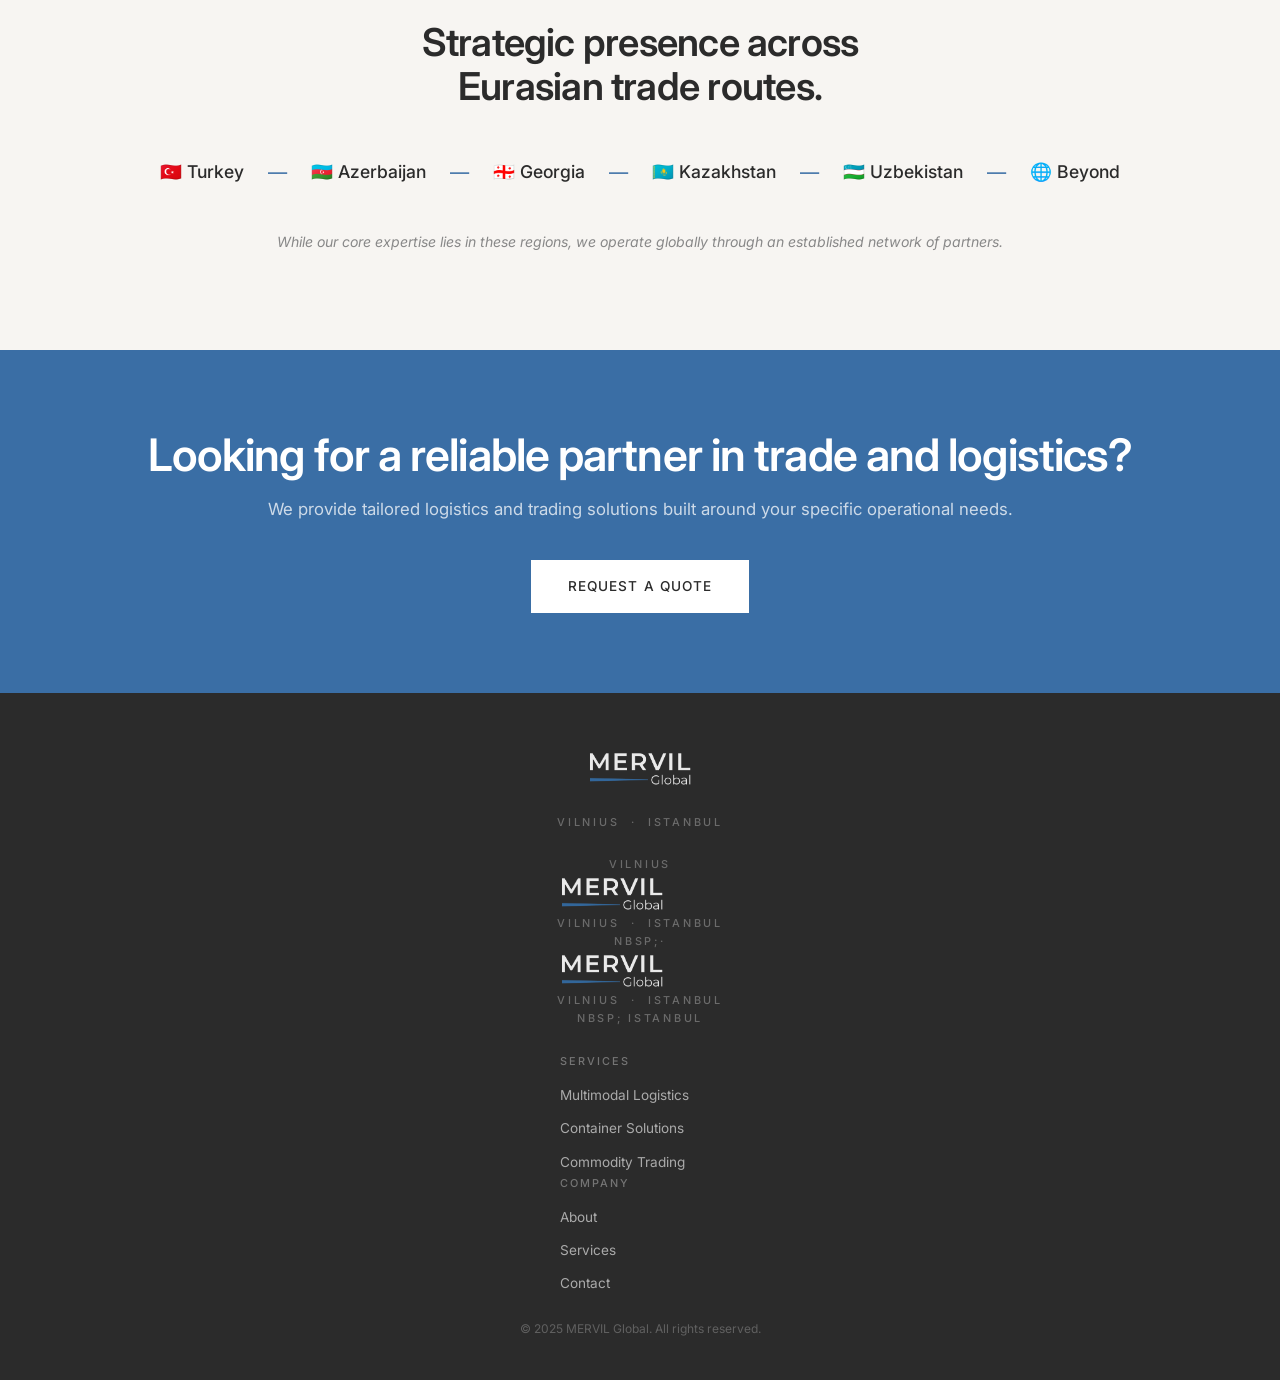
==== commit d5513396: "Add files via upload" ====
--- a/index.html
+++ b/index.html
@@ -189,6 +189,10 @@
   <footer class="footer">
     <div class="container footer__inner">
       <a href="index.html" class="footer__logo"><img src="logo.png" alt="MERVIL Global" /></a>
+      <div class="footer__locations">Vilnius &nbsp;&middot;&nbsp; Istanbul</div>
+      <div class="footer__locations">Vilnius <a href="index.html" class="footer__logo"><img src="logo.png" alt="MERVIL Global" /></a>
+      <div class="footer__locations">Vilnius &nbsp;&middot;&nbsp; Istanbul</div>nbsp;·<a href="index.html" class="footer__logo"><img src="logo.png" alt="MERVIL Global" /></a>
+      <div class="footer__locations">Vilnius &nbsp;&middot;&nbsp; Istanbul</div>nbsp; Istanbul</div>
       <div class="footer__cols">
         <div class="footer__col">
           <span class="footer__col-title" data-i18n="footer_svc_title">Services</span>
--- a/style.css
+++ b/style.css
@@ -477,7 +477,13 @@
   mix-blend-mode: screen;
   opacity: 0.9;
 }
-.footer__tagline {
+.footer__locations {
+  font-size: 0.68rem;
+  font-weight: 500;
+  letter-spacing: 0.25em;
+  text-transform: uppercase;
+  color: rgba(255,255,255,0.3);
+}
   font-size: 0.72rem;
   letter-spacing: 0.2em;
   text-transform: uppercase;
@@ -734,6 +740,11 @@
   transition: color var(--transition);
 }
 a.contact-item__val:hover { color: var(--blue); }
+.contact-item__val--locations {
+  font-weight: 500;
+  letter-spacing: 0.04em;
+  color: var(--charcoal);
+}
 .contact-note {
   padding: 20px 24px;
   background: var(--off-white);
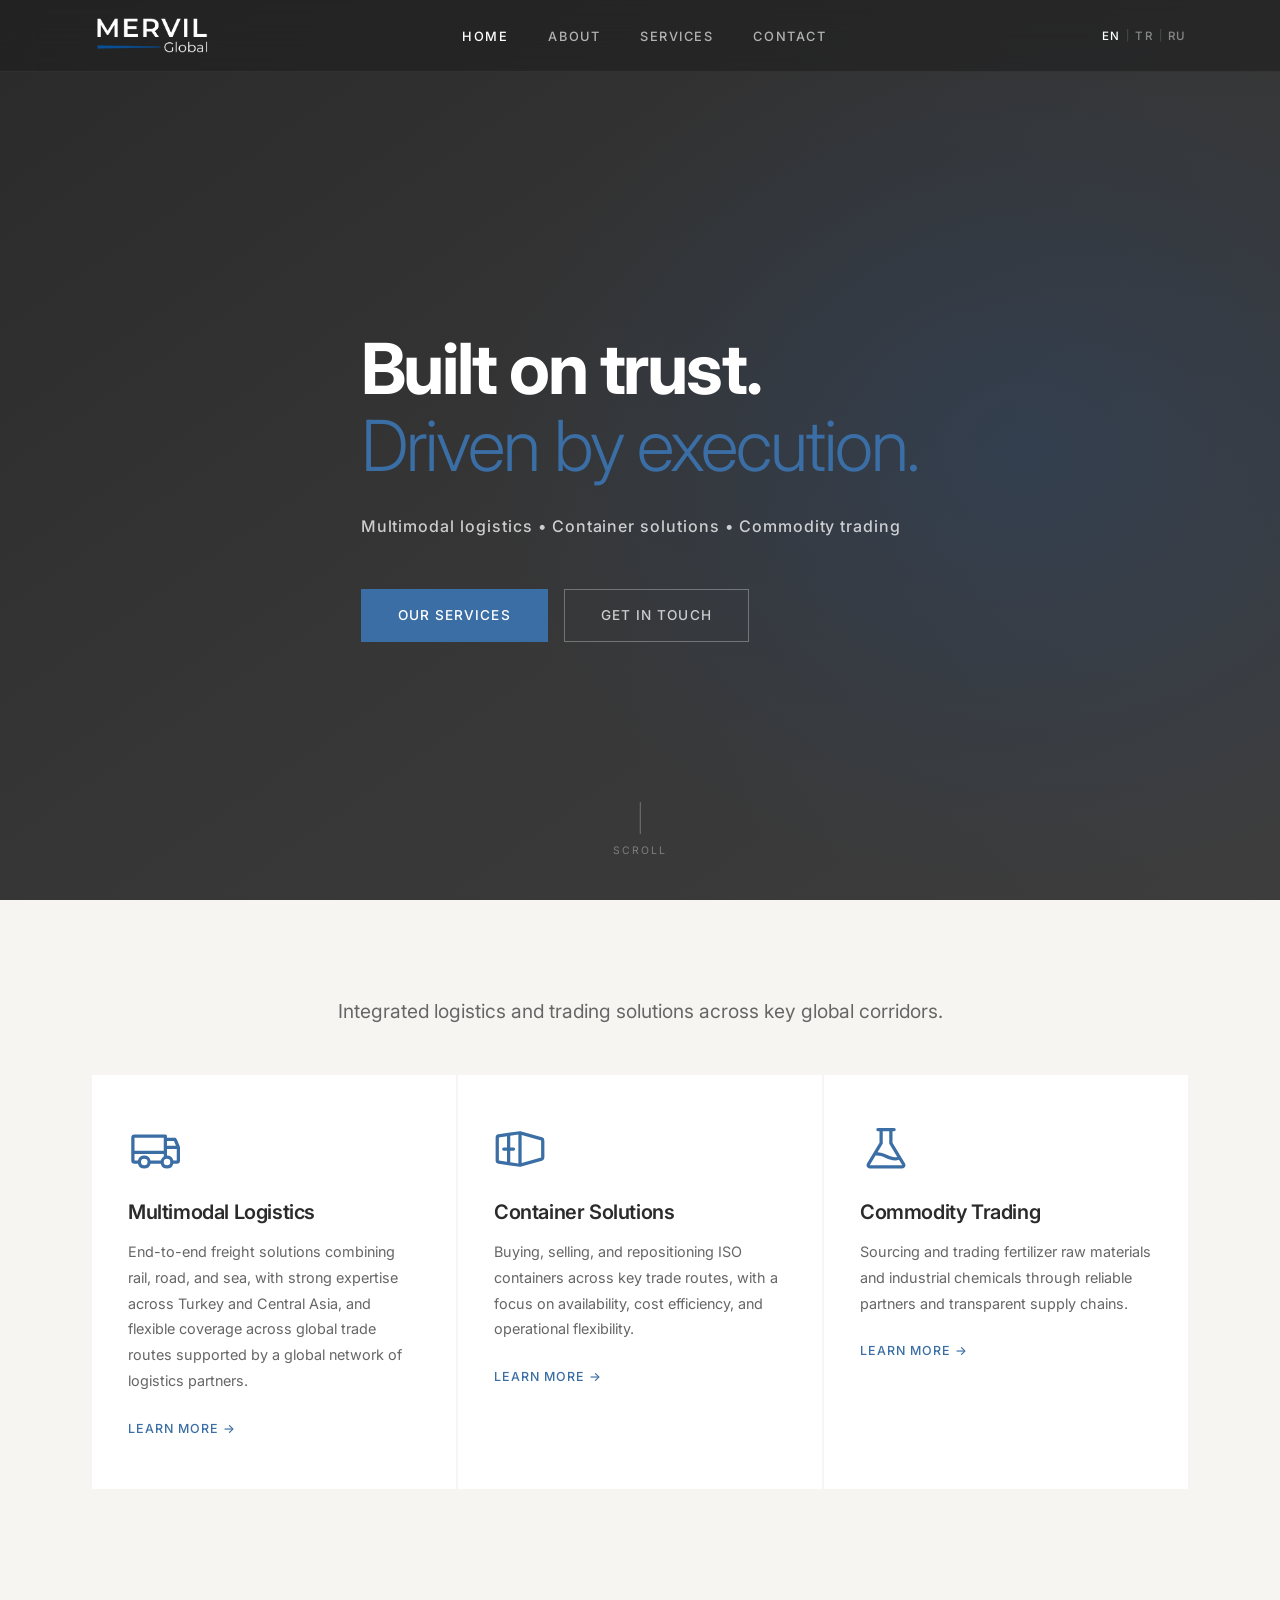
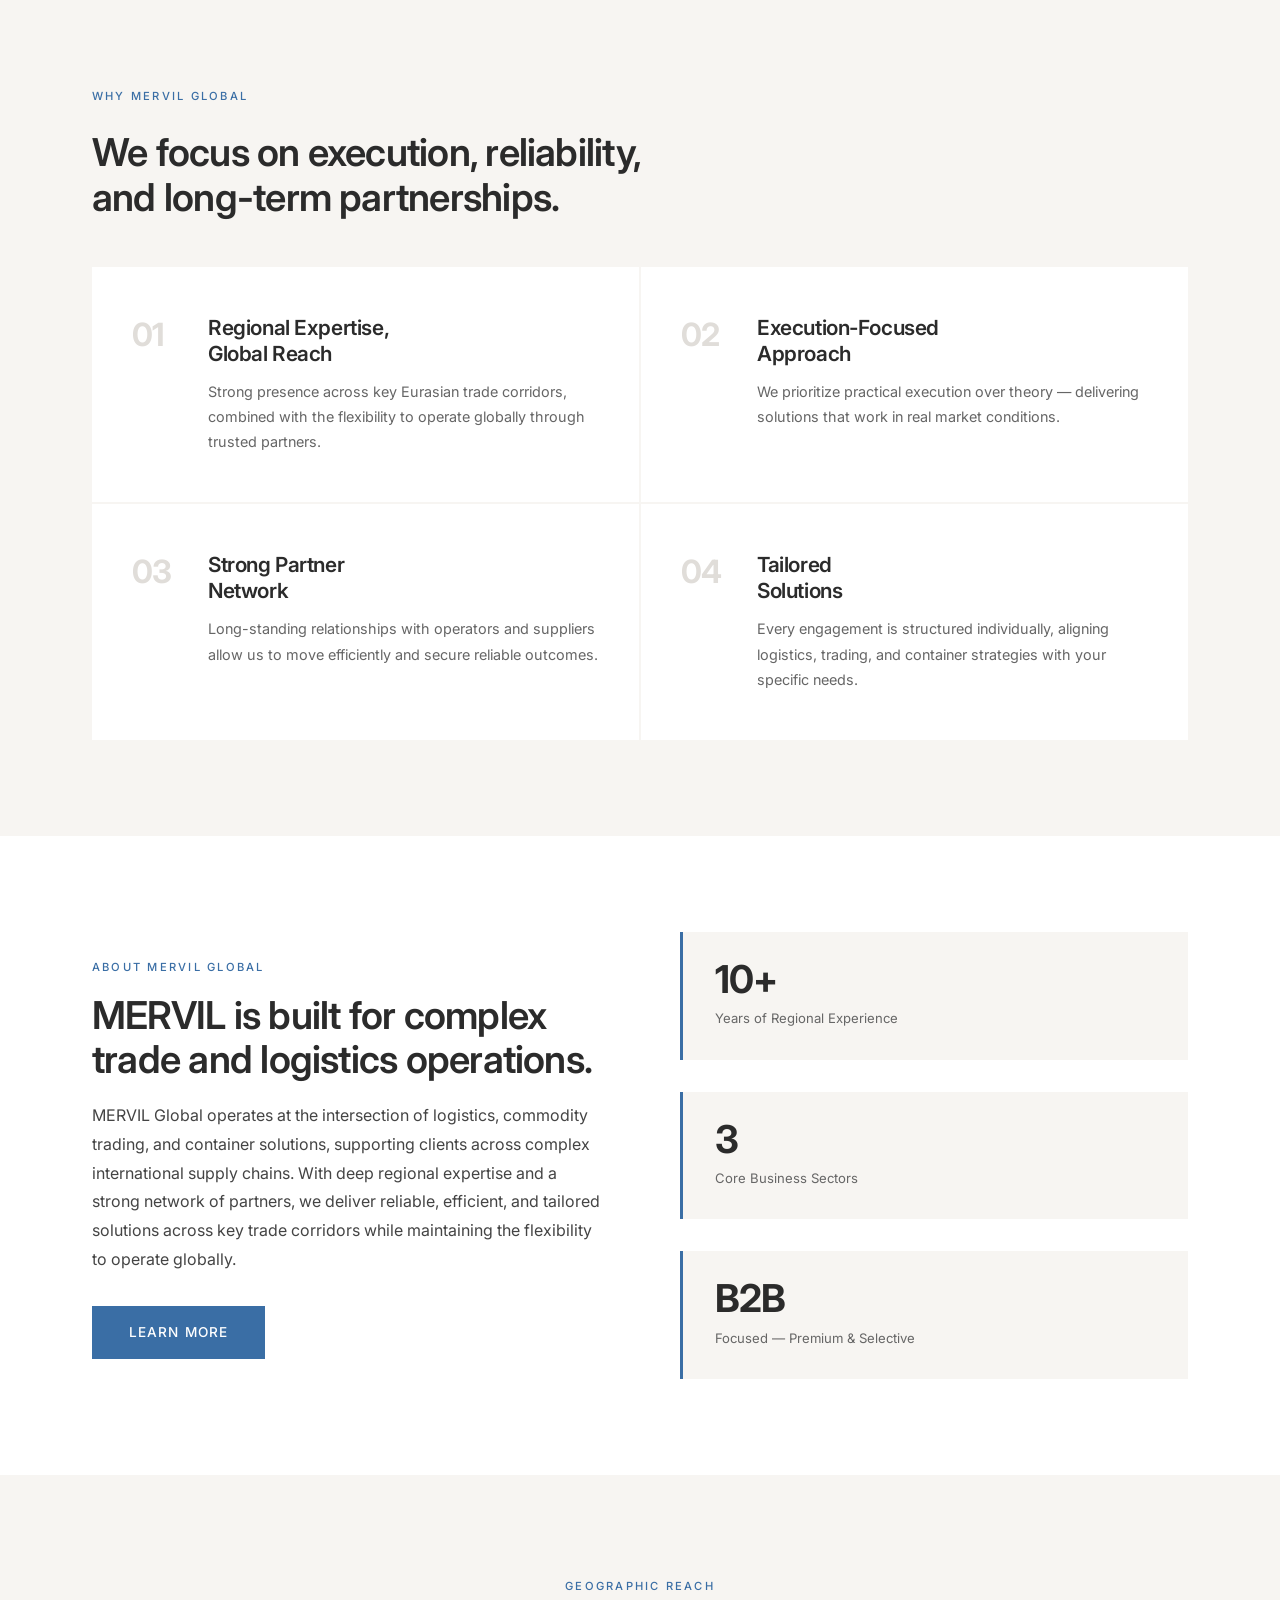
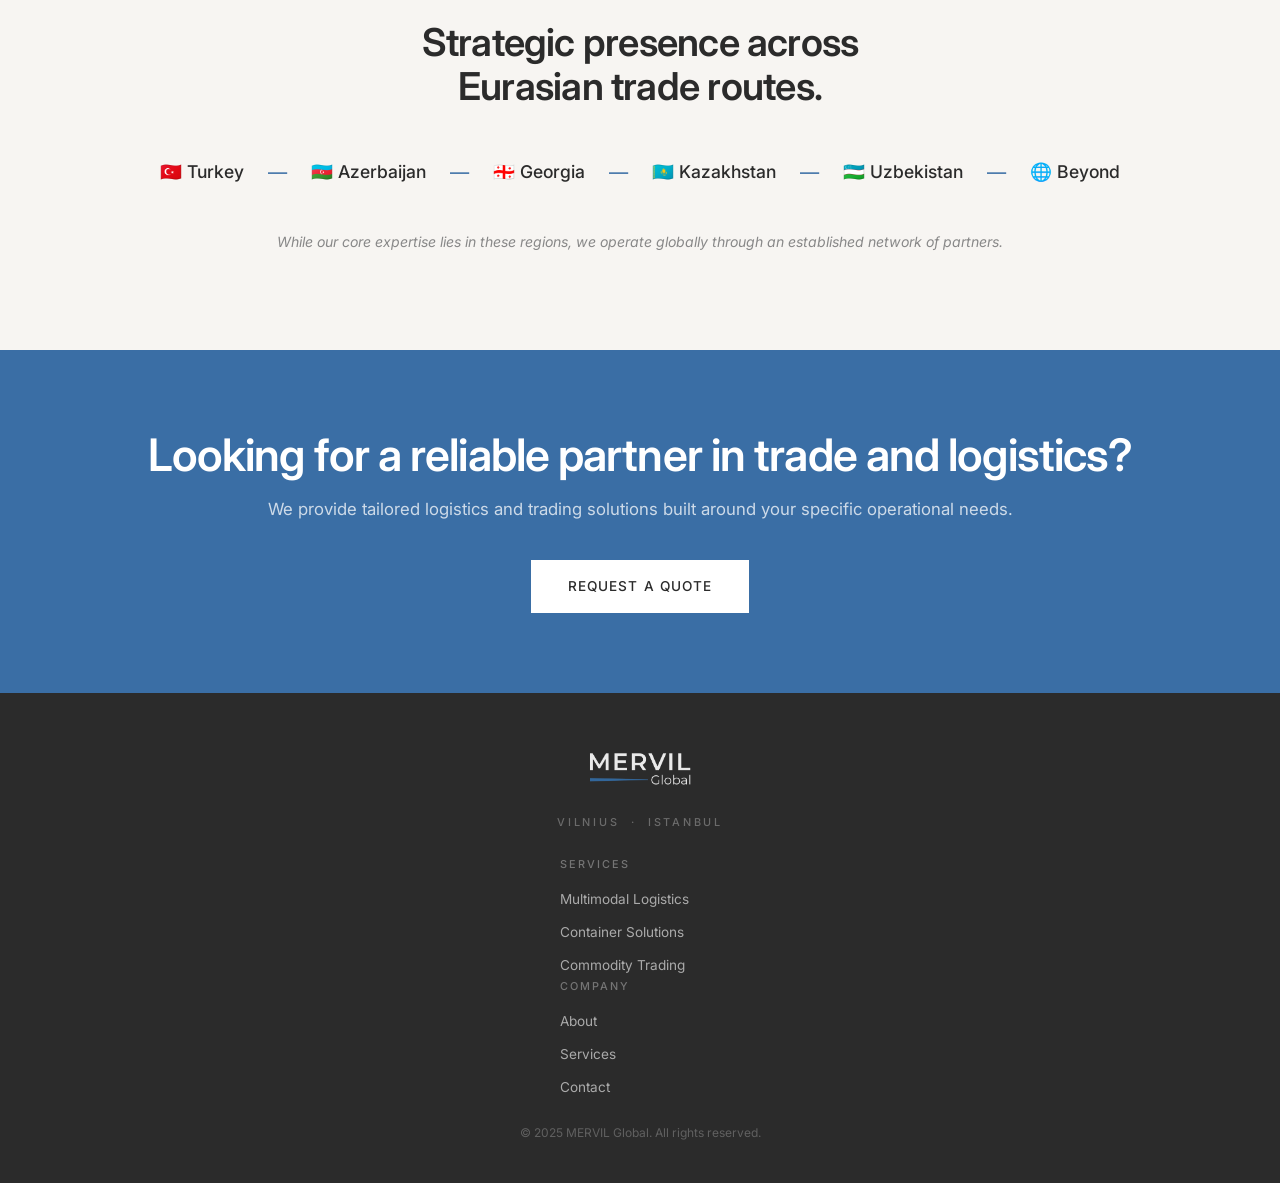
==== commit 47602da2: "Add files via upload" ====
--- a/index.html
+++ b/index.html
@@ -132,7 +132,7 @@
     <div class="container about-strip__inner">
       <div class="about-strip__text">
         <span class="label" data-i18n="about_label">About MERVIL Global</span>
-        <h2 data-i18n="about_title">MERVIL built for complex trade and logistics operations.</h2>
+        <h2 data-i18n="about_title">MERVIL is built for complex trade and logistics operations.</h2>
         <p data-i18n="about_desc">MERVIL Global operates at the intersection of logistics, commodity trading, and container solutions, supporting clients across complex international supply chains. With deep regional expertise and a strong network of partners, we deliver reliable, efficient, and tailored solutions across key trade corridors while maintaining the flexibility to operate globally.</p>
         <a href="about.html" class="btn btn--primary" data-i18n="about_btn">Learn More</a>
       </div>
@@ -190,9 +190,6 @@
     <div class="container footer__inner">
       <a href="index.html" class="footer__logo"><img src="logo.png" alt="MERVIL Global" /></a>
       <div class="footer__locations">Vilnius &nbsp;&middot;&nbsp; Istanbul</div>
-      <div class="footer__locations">Vilnius <a href="index.html" class="footer__logo"><img src="logo.png" alt="MERVIL Global" /></a>
-      <div class="footer__locations">Vilnius &nbsp;&middot;&nbsp; Istanbul</div>nbsp;·<a href="index.html" class="footer__logo"><img src="logo.png" alt="MERVIL Global" /></a>
-      <div class="footer__locations">Vilnius &nbsp;&middot;&nbsp; Istanbul</div>nbsp; Istanbul</div>
       <div class="footer__cols">
         <div class="footer__col">
           <span class="footer__col-title" data-i18n="footer_svc_title">Services</span>
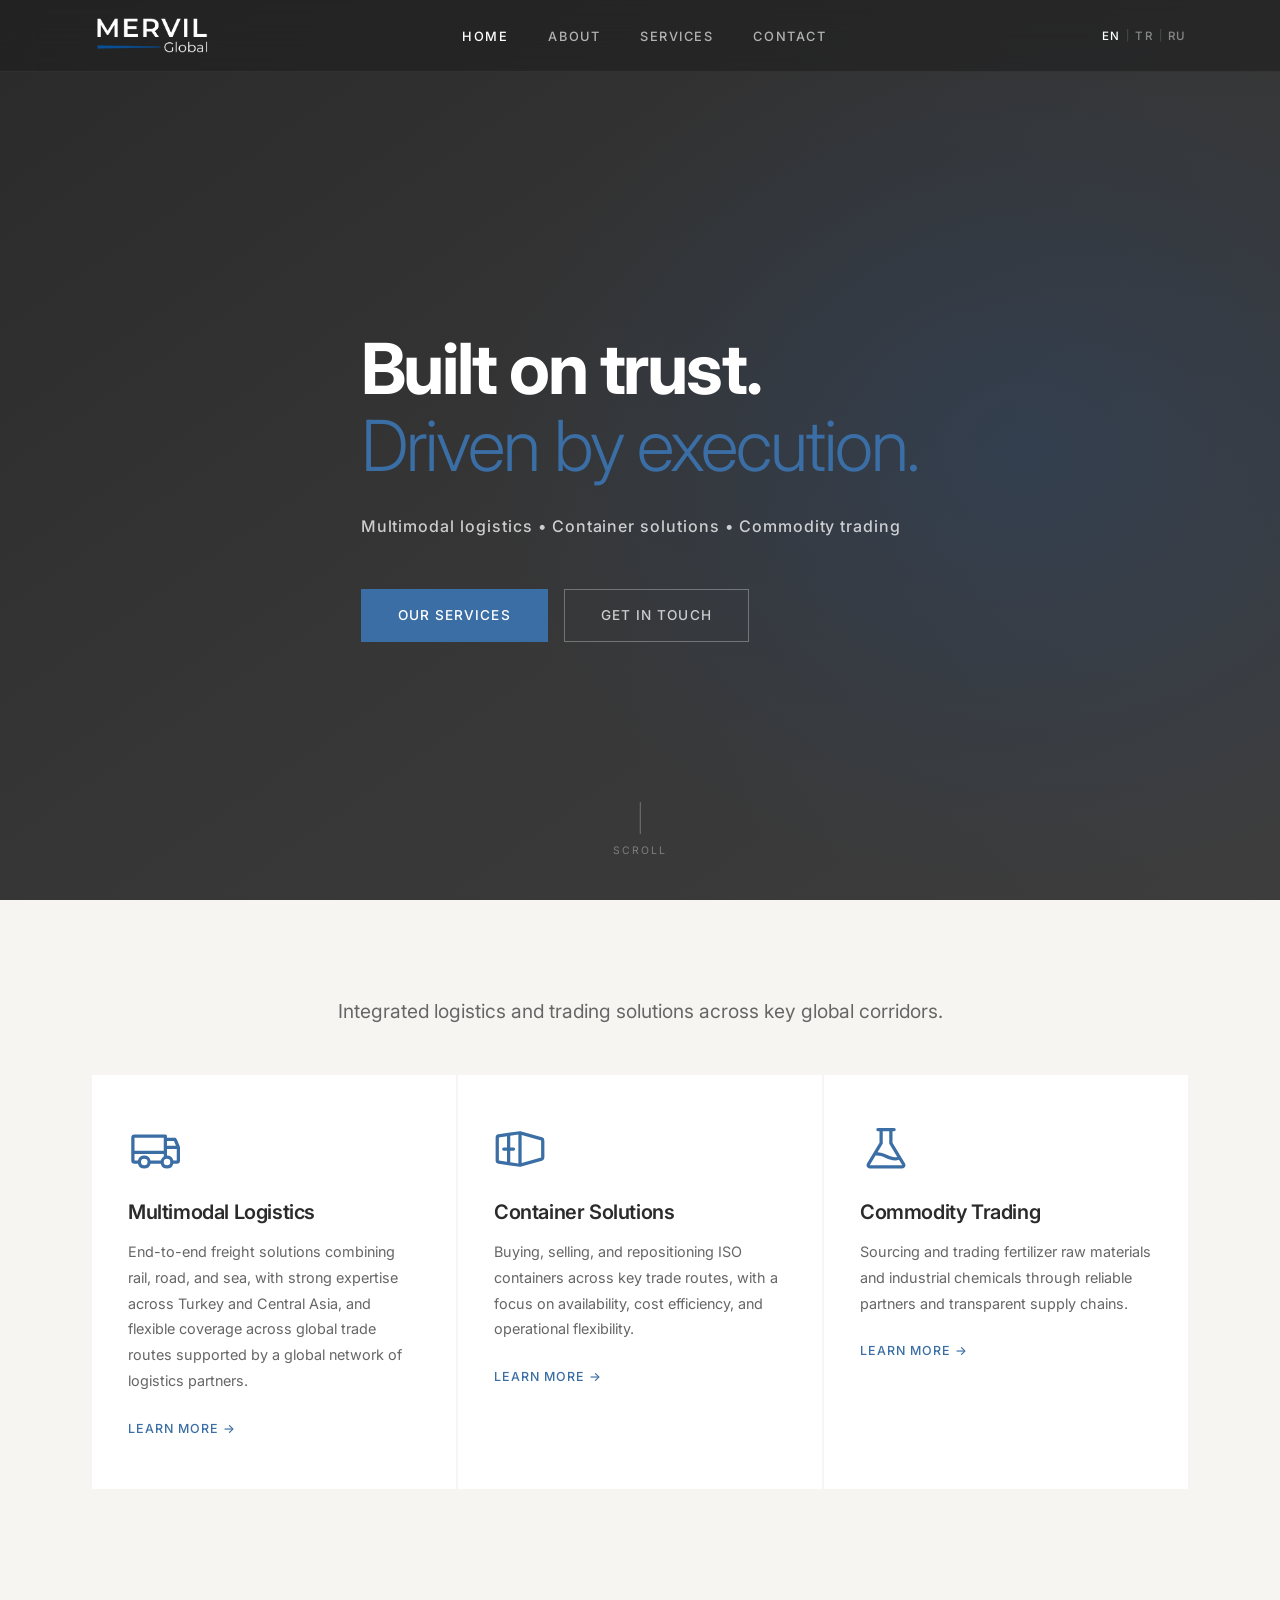
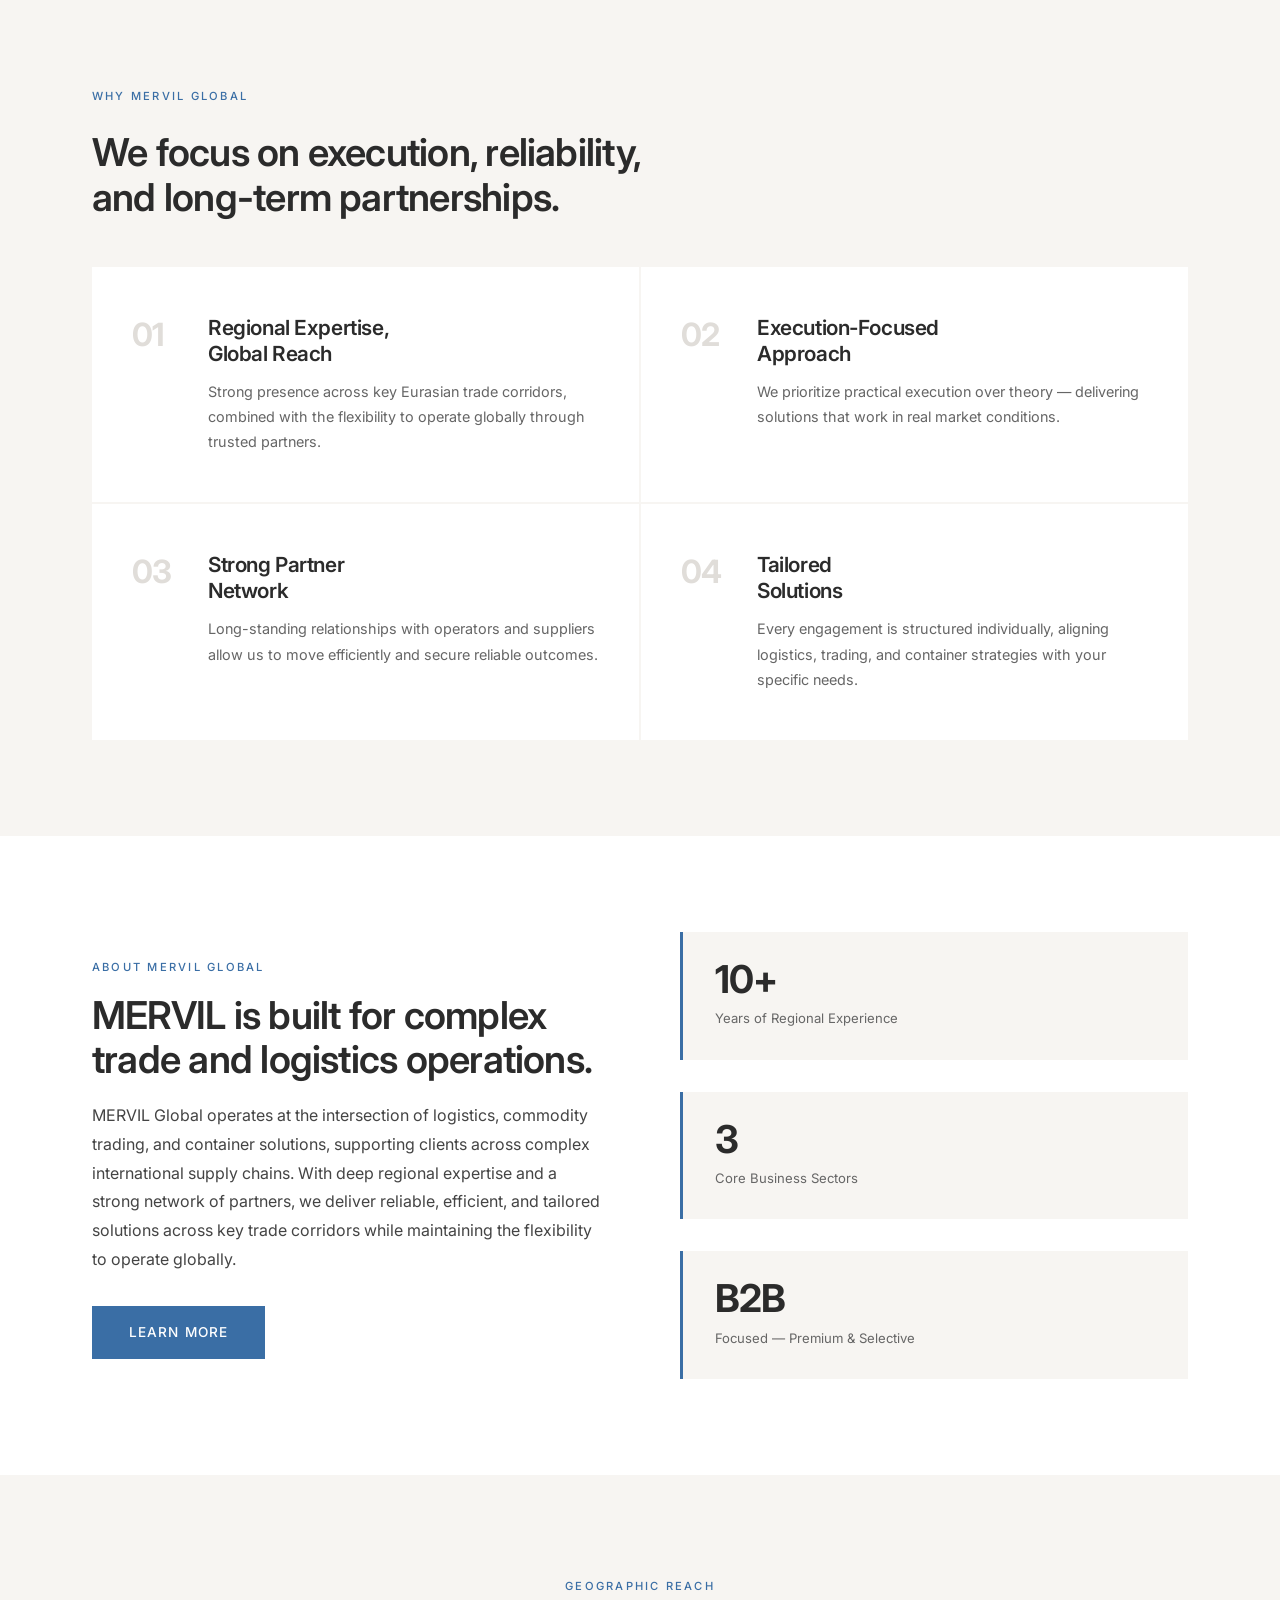
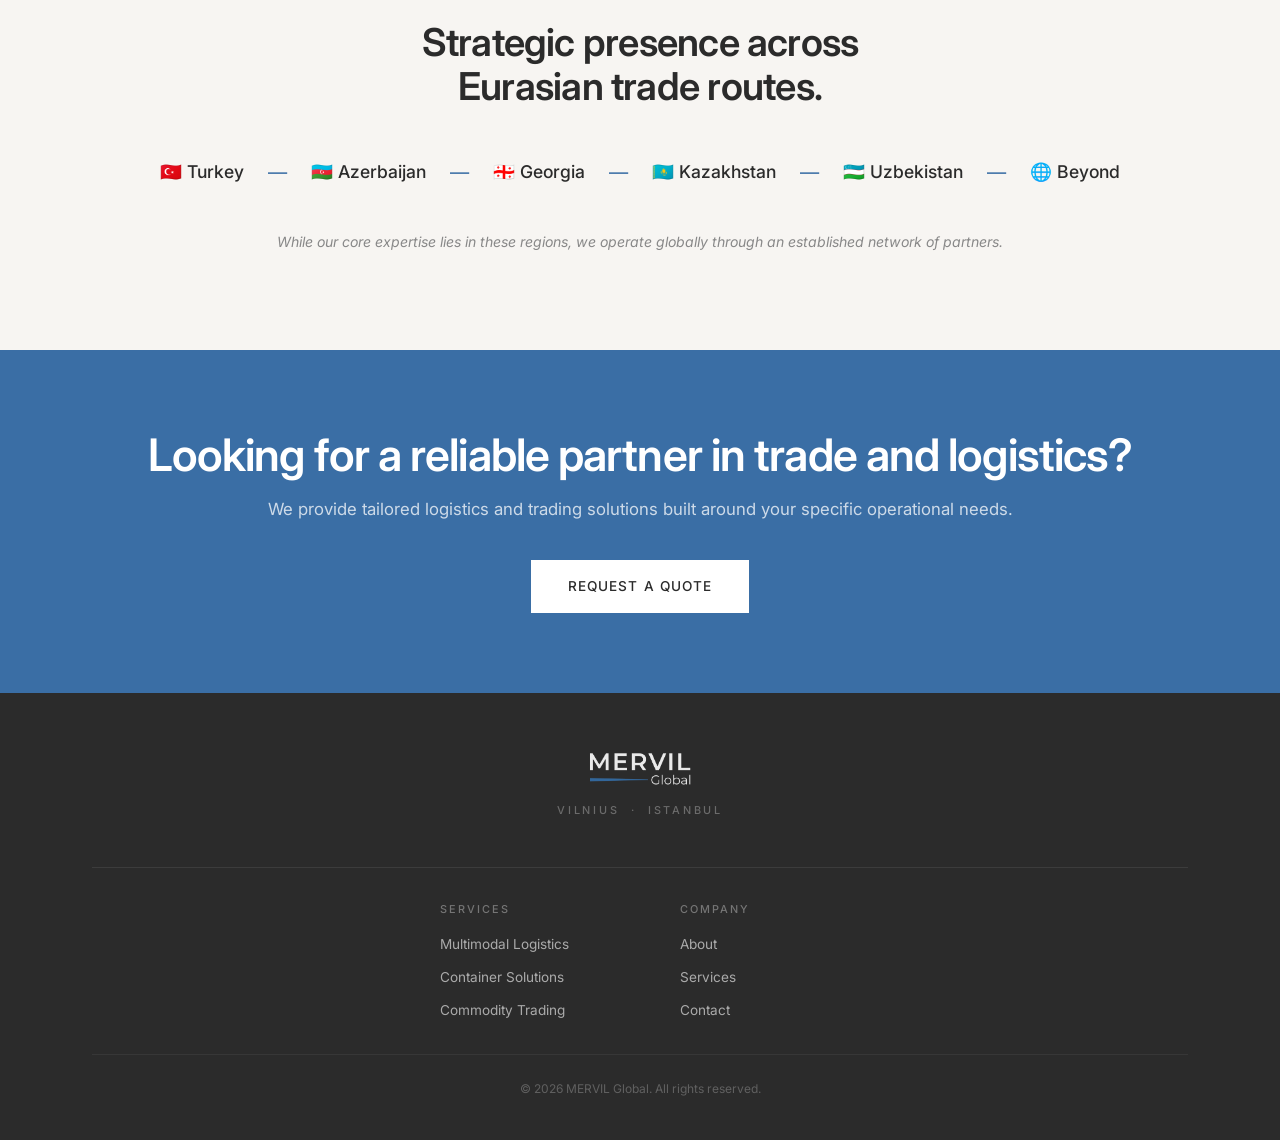
==== commit ba6427e5: "Add files via upload" ====
--- a/index.html
+++ b/index.html
@@ -204,7 +204,7 @@
           <a href="contact.html" data-i18n="footer_contact">Contact</a>
         </div>
       </div>
-      <div class="footer__copy" data-i18n="footer_copy">© 2025 MERVIL Global. All rights reserved.</div>
+      <div class="footer__copy" data-i18n="footer_copy">© 2026 MERVIL Global. All rights reserved.</div>
     </div>
   </footer>
 
--- a/style.css
+++ b/style.css
@@ -467,7 +467,7 @@
   display: flex;
   flex-direction: column;
   align-items: center;
-  gap: 24px;
+  gap: 0;
   text-align: center;
 }
 .footer__logo img {
@@ -483,19 +483,16 @@
   letter-spacing: 0.25em;
   text-transform: uppercase;
   color: rgba(255,255,255,0.3);
-}
-  font-size: 0.72rem;
-  letter-spacing: 0.2em;
-  text-transform: uppercase;
-  color: rgba(255,255,255,0.35);
+  margin-top: 12px;
 }
 .footer__cols {
   display: flex;
-  gap: 64px;
-  margin: 8px 0;
+  gap: 80px;
+  margin-top: 48px;
+  padding-top: 32px;
   border-top: 1px solid rgba(255,255,255,0.08);
-  border-bottom: 1px solid rgba(255,255,255,0.08);
-  padding: 24px 0;
+  width: 100%;
+  justify-content: center;
 }
 .footer__col {
   display: flex;
@@ -521,6 +518,11 @@
 .footer__copy {
   font-size: 0.75rem;
   color: rgba(255,255,255,0.25);
+  margin-top: 32px;
+  padding-top: 24px;
+  border-top: 1px solid rgba(255,255,255,0.06);
+  width: 100%;
+  text-align: center;
 }
 
 /* ── WHY US ── */
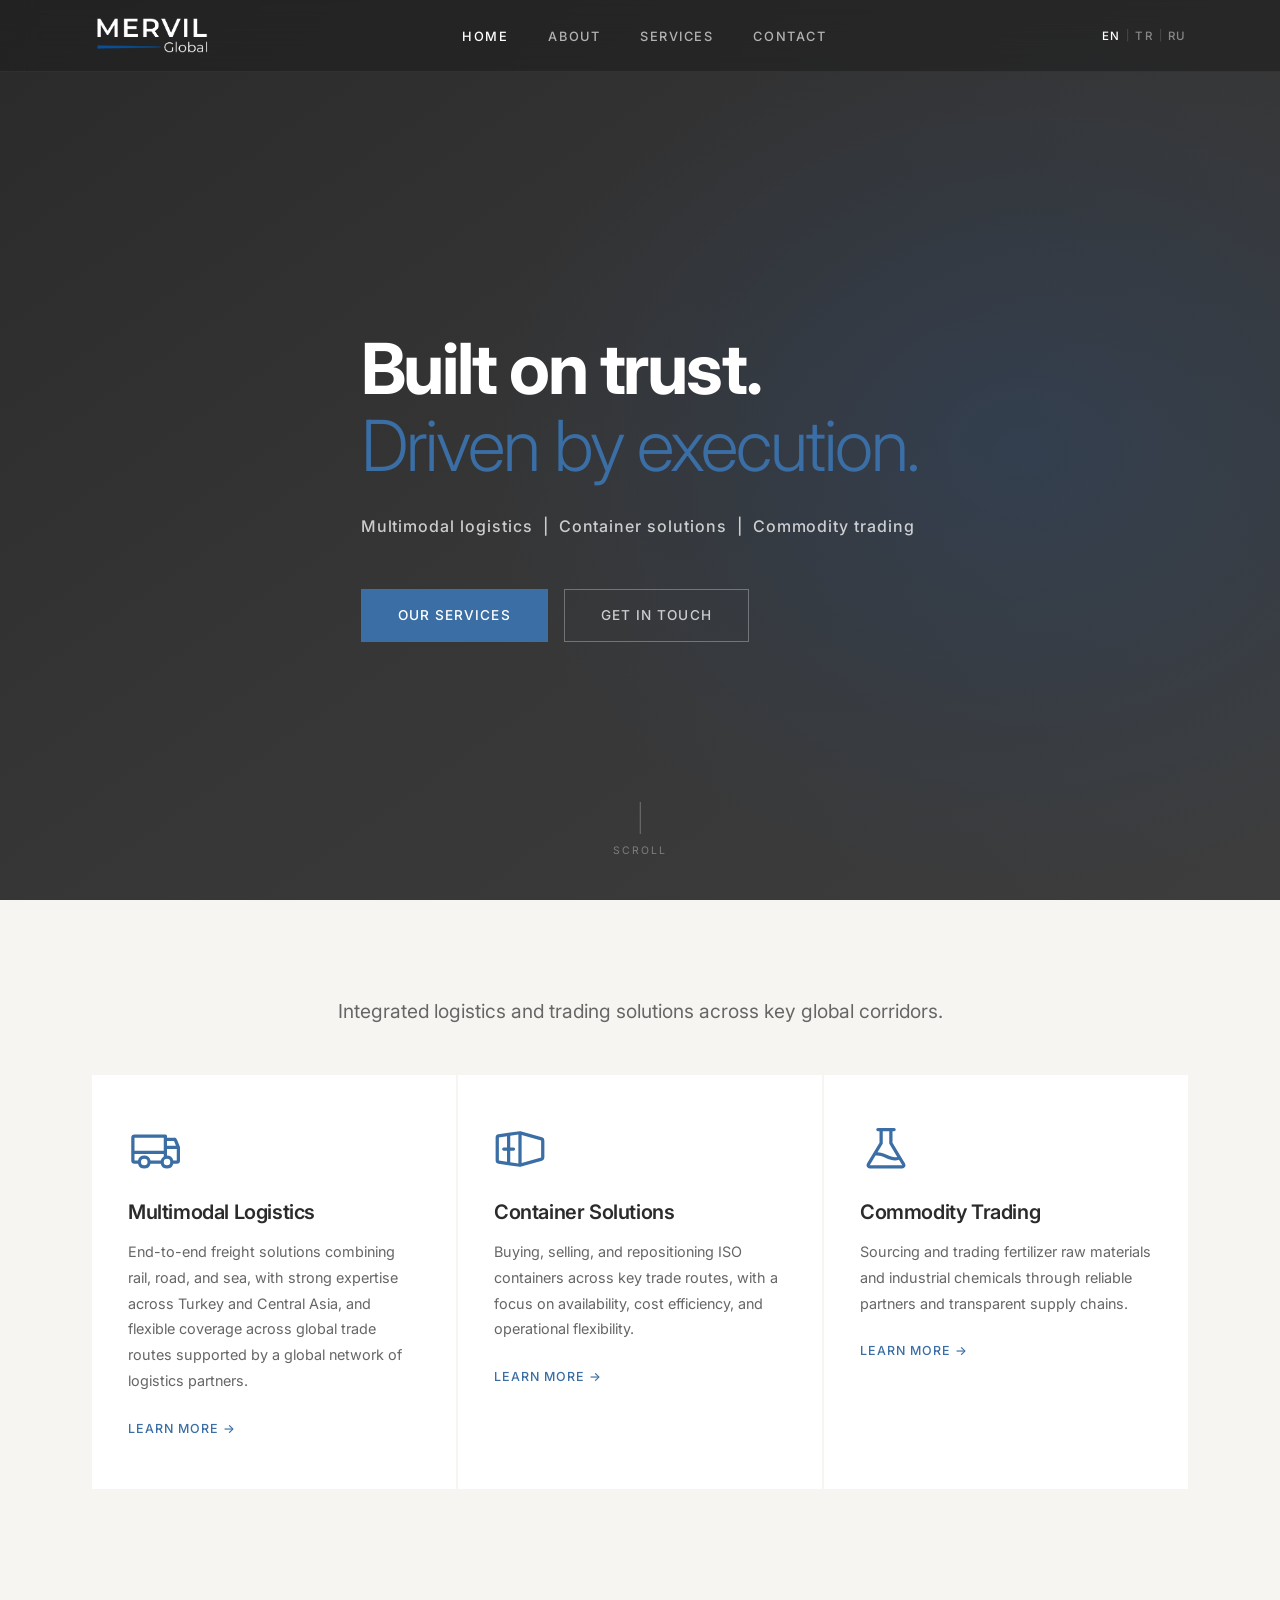
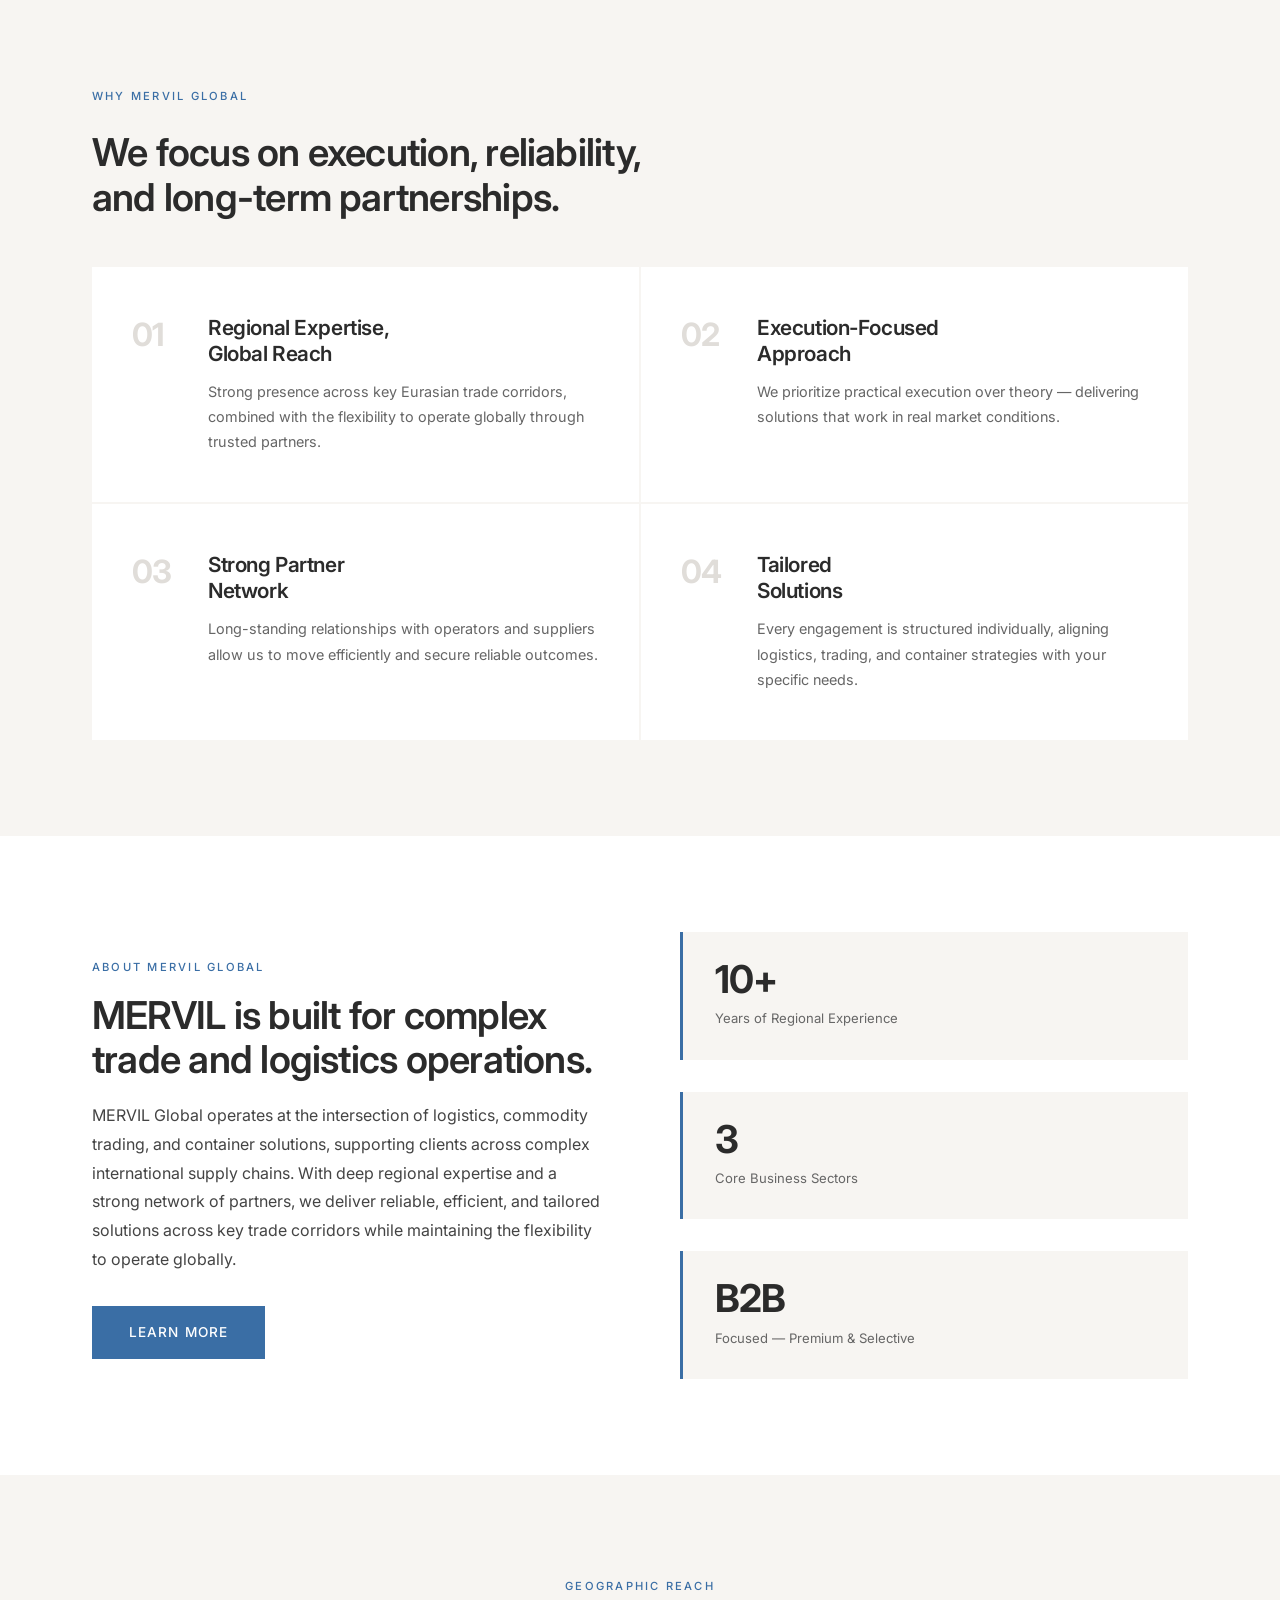
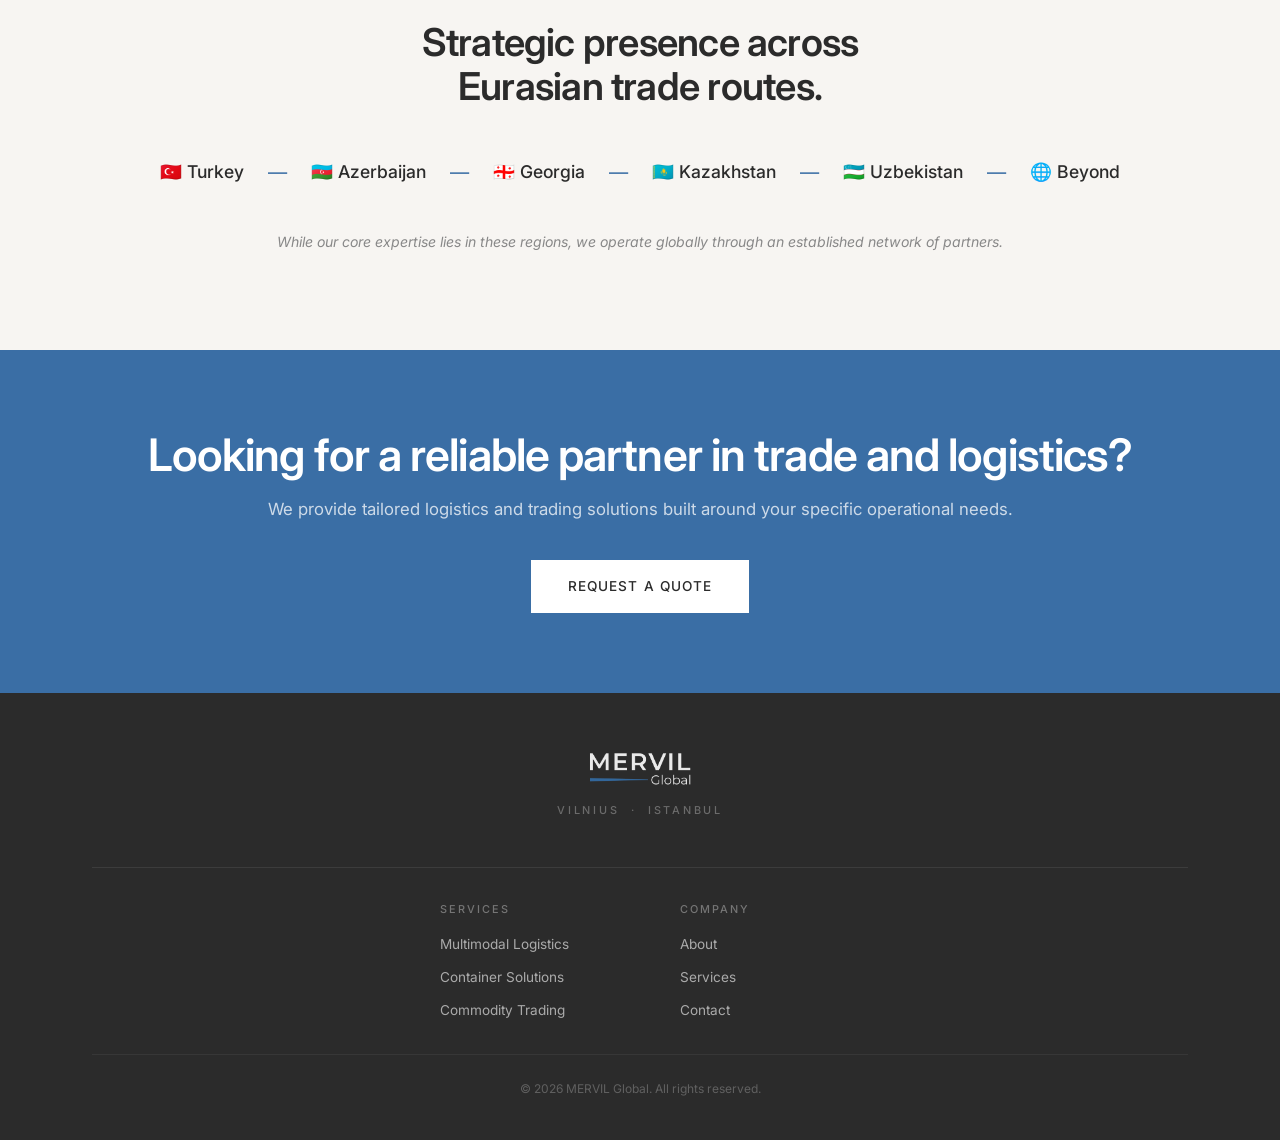
==== commit c686672e: "Add files via upload" ====
--- a/index.html
+++ b/index.html
@@ -3,7 +3,52 @@
 <head>
   <meta charset="UTF-8" />
   <meta name="viewport" content="width=device-width, initial-scale=1.0" />
-  <title>MERVIL Global</title>
+  <title>MERVIL Global | Multimodal Logistics, Container Solutions & Commodity Trading</title>
+  <meta name="description" content="MERVIL Global delivers multimodal logistics, container solutions, and commodity trading across Turkey, the Caucasus, and Central Asia. Built on trust. Driven by execution." />
+  <meta name="keywords" content="multimodal logistics Turkey, container solutions, commodity trading, Central Asia logistics, Trans-Caspian corridor, railway freight Turkey, ISO container leasing, fertilizer raw materials trading" />
+  <meta name="author" content="MERVIL Global" />
+  <meta name="google-site-verification" content="Cu7aVDj7EnE_fNhyizsgcnitftb-YMgP-cRrQzUal9E" />
+  <meta name="robots" content="index, follow" />
+  <link rel="canonical" href="https://www.mervilglobal.com/" />
+  <!-- Hreflang for multilingual SEO -->
+  <link rel="alternate" hreflang="en" href="https://www.mervilglobal.com/" />
+  <link rel="alternate" hreflang="tr" href="https://www.mervilglobal.com/" />
+  <link rel="alternate" hreflang="ru" href="https://www.mervilglobal.com/" />
+  <link rel="alternate" hreflang="x-default" href="https://www.mervilglobal.com/" />
+
+  <!-- Open Graph -->
+  <meta property="og:type" content="website" />
+  <meta property="og:url" content="https://www.mervilglobal.com/" />
+  <meta property="og:title" content="MERVIL Global | Multimodal Logistics, Container Solutions & Commodity Trading" />
+  <meta property="og:description" content="MERVIL Global delivers multimodal logistics, container solutions, and commodity trading across Turkey, the Caucasus, and Central Asia. Built on trust. Driven by execution." />
+  <meta property="og:image" content="https://www.mervilglobal.com/favicon.png" />
+  <meta property="og:site_name" content="MERVIL Global" />
+
+  <!-- Twitter Card -->
+  <meta name="twitter:card" content="summary_large_image" />
+  <meta name="twitter:title" content="MERVIL Global | Multimodal Logistics, Container Solutions & Commodity Trading" />
+  <meta name="twitter:description" content="MERVIL Global delivers multimodal logistics, container solutions, and commodity trading across Turkey, the Caucasus, and Central Asia. Built on trust. Driven by execution." />
+  <meta name="twitter:image" content="https://www.mervilglobal.com/favicon.png" />
+
+  <!-- Structured Data -->
+  <script type="application/ld+json">
+    {
+      "@context": "https://schema.org",
+      "@type": "Organization",
+      "name": "MERVIL Global",
+      "url": "https://www.mervilglobal.com",
+      "logo": "https://www.mervilglobal.com/logo.png",
+      "email": "info@mervilglobal.com",
+      "description": "MERVIL Global delivers multimodal logistics, container solutions, and commodity trading across Turkey, the Caucasus, and Central Asia.",
+      "areaServed": ["Turkey", "Azerbaijan", "Georgia", "Kazakhstan", "Uzbekistan"],
+      "serviceType": ["Multimodal Logistics", "Container Trading", "Container Leasing", "Commodity Trading"],
+      "location": [
+        {"@type": "Place", "name": "Vilnius, Lithuania"},
+        {"@type": "Place", "name": "Istanbul, Turkey"}
+      ],
+      "sameAs": []
+    }
+  </script>
   <link rel="stylesheet" href="style.css" />
   <link rel="icon" type="image/x-icon" href="favicon.ico" />
   <link rel="icon" type="image/png" sizes="32x32" href="favicon-32.png" />
